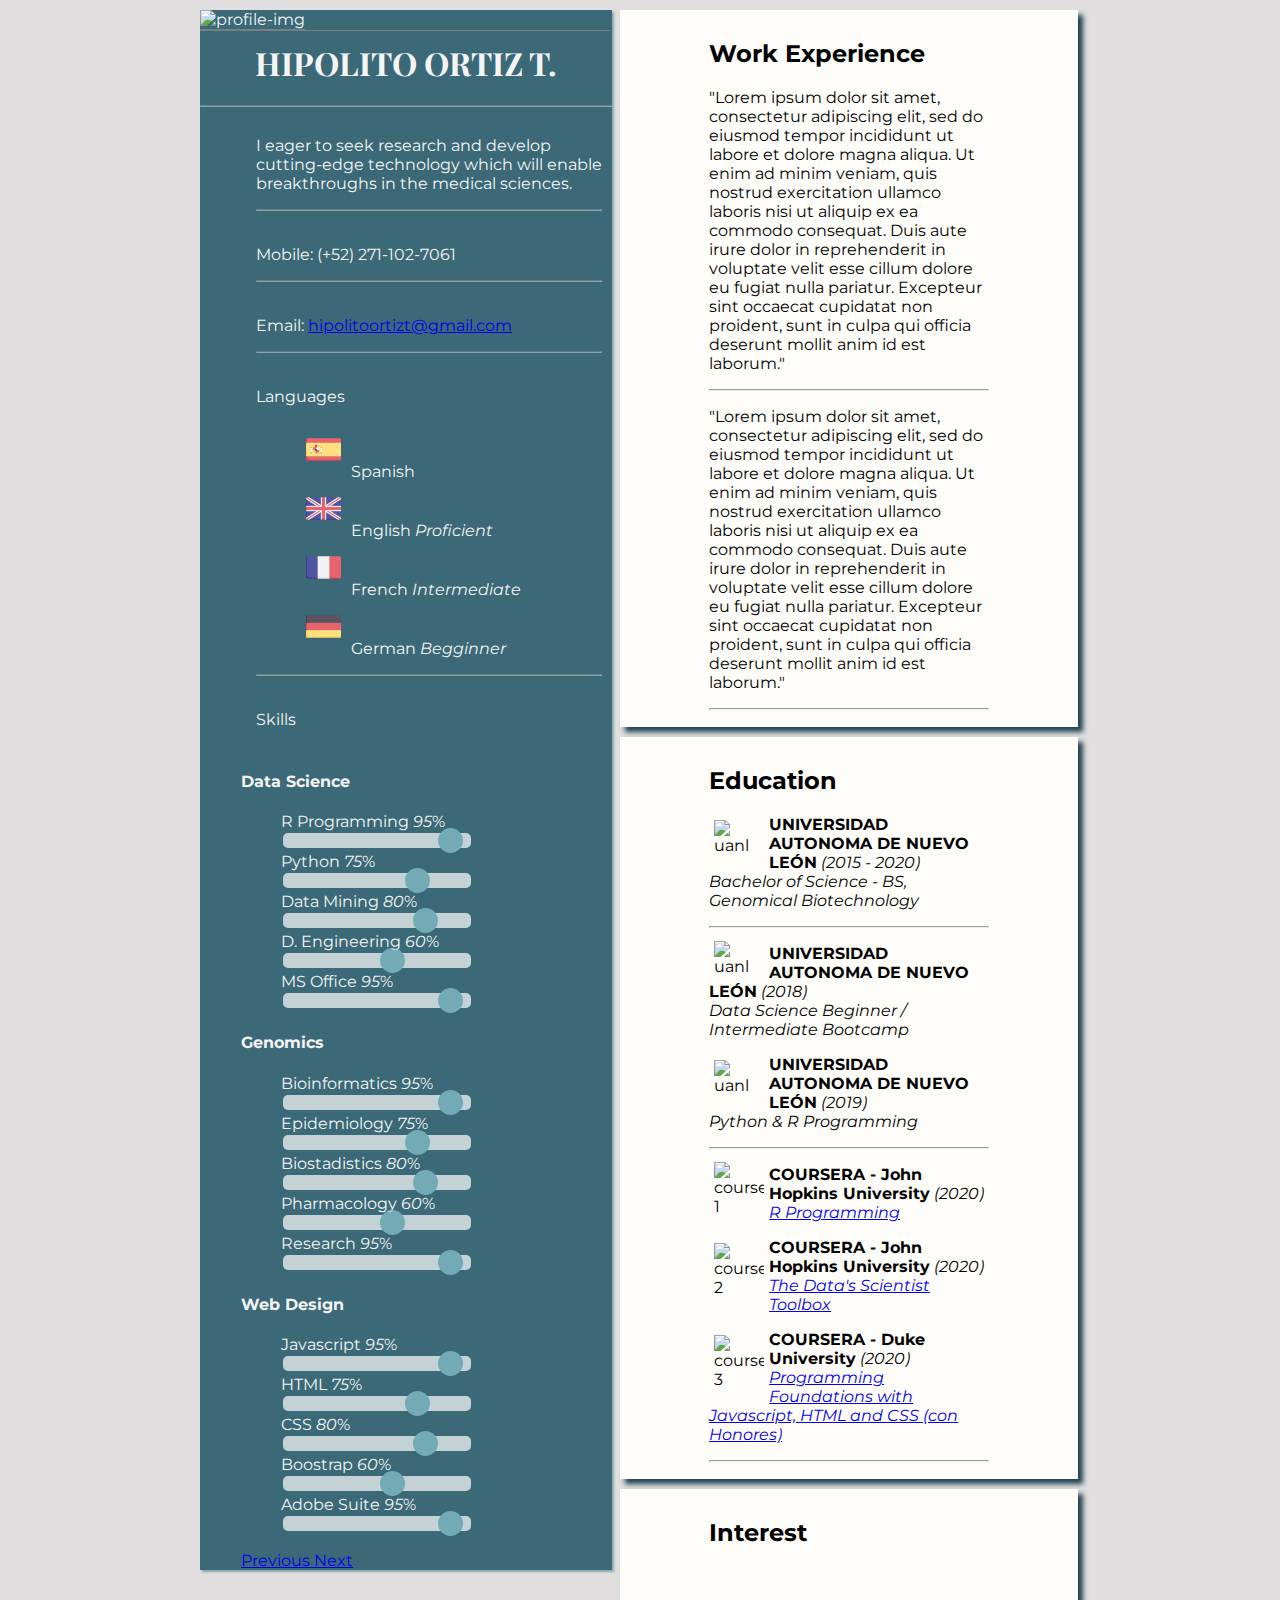
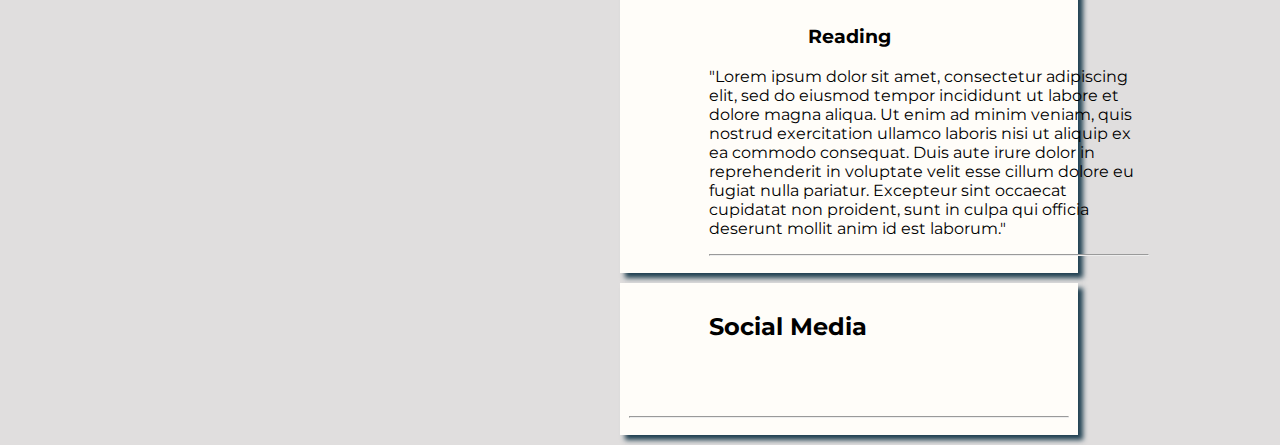
==== index.html @ aab91618 "Version 1.2.1 Update the index.html and styles.css files" ====
<!DOCTYPE html>
<html lang="en" dir="ltr">

<head>
  <meta charset="utf-8">
  <title>MyCV</title>
  <!-- Google Fonts -->
  <link href="https://fonts.googleapis.com/css2?family=Montserrat&family=Playfair+Display&display=swap" rel="stylesheet">
  <!-- Boostrap -->
  <link rel="stylesheet" href="https://stackpath.bootstrapcdn.com/bootstrap/4.5.0/css/bootstrap.min.css" integrity="sha384-9aIt2nRpC12Uk9gS9baDl411NQApFmC26EwAOH8WgZl5MYYxFfc+NcPb1dKGj7Sk" crossorigin="anonymous">
  <!-- Data Ballon -->
  <link rel="stylesheet" href="https://unpkg.com/balloon-css/balloon.min.css">
  <!-- Custom Style -->
  <link rel="stylesheet" href="css/styles.css">
</head>

<body>
  <div class="container-fluid">
    <section id="main">
      <div class="main-img">
        <img class="main-img" src="https://media-exp1.licdn.com/dms/image/C4E03AQH_dFNfH70Q-g/profile-displayphoto-shrink_400_400/0?e=1597881600&v=beta&t=6cVJmf1vzy2X4bgo2pMTrauOj6eWGvfemjigc7XJ5Ro" alt="profile-img">
      </div>
      <h1 class="main-name">HIPOLITO ORTIZ T.</h1>
      <hr class="main-hr">

      <div class="main-icons">
        <p><i class="fas fa-user"></i></p>
      </div>
      <div class="main-content">
        <p>I eager to seek research and develop <br> cutting-edge technology which will enable <br> breakthroughs in the medical sciences.</p>
        <hr class="main-hr">
      </div>
      <div class="main-icons">
        <p><i class="fas fa-phone"></i></p>
      </div>
      <div class="main-content">
        <p>Mobile: (+52) 271-102-7061</p>
        <hr class="main-hr">
      </div>
      <div class="main-icons">
        <p><i class="fas fa-envelope"></i></p>
      </div>
      <div class="main-content">
        <p>Email: <a href="#">hipolitoortizt@gmail.com</a></p>
        <hr class="main-hr">
      </div>
      <div class="main-icons">
        <p><i class="fas fa-language"></i></p>
      </div>
      <div class="main-content">
        <p>Languages</p>
        <ul>
          <li><img src="images/flag-spain.png" alt="flag-spain" class="main-flags">Spanish</li>
          <li><img src="images/flag-uk.png" alt="flag-uk" class="main-flags">English <em>Proficient</em> <button aria-label="Current Certification: TOEFL ITP 613" data-balloon-pos="up"><i class="fas fa-info-circle"></i></button></li>
          <li><img src="images/flag-france.png" alt="flag-france" class="main-flags">French <em>Intermediate</em> <button aria-label="Current Certification: DELF B1" data-balloon-pos="up"><i class="fas fa-info-circle"></i></button></li>
          <li><img src="images/flag-germany.png" alt="flag-germany" class="main-flags">German <em>Begginner</em></li>
        </ul>
        <hr class="main-hr">
      </div>
      <div class="main-icons">
        <p><i class="far fa-calendar-check"></i></p>
      </div>
      <div class="main-content">
        <p>Skills</p>
      </div>
      <div class="main-skills">
        <div id="carouselSkills" class="carousel slide" data-ride="carousel">
          <div class="carousel-inner">
            <div class="carousel-item active">
              <h4><i class="fas fa-database"></i> Data Science</h4>
              <ul style="">
                <li> R Programming <em id="rValue">Value</em>%<br>
                  <div class="slidecontainer"><input type="range" min="1" max="100" value="95" class="slider" id="myRangeR"></div>
                </li>
                <li> Python <em id="pValue">Value</em>%<br>
                  <div class="slidecontainer"><input type="range" min="1" max="100" value="75" class="slider" id="myRangeP"></div>
                </li>
                <li> Data Mining <em id="dmValue">Value</em>%<br>
                  <div class="slidecontainer"><input type="range" min="1" max="100" value="80" class="slider" id="myRangeDM"></div>
                </li>
                <li> D. Engineering <em id="deValue">Value</em>%<br>
                  <div class="slidecontainer"><input type="range" min="1" max="100" value="60" class="slider" id="myRangeDE"></div>
                </li>
                <li> MS Office <em id="msValue">Value</em>%<br>
                  <div class="slidecontainer"><input type="range" min="1" max="100" value="95" class="slider" id="myRangeMS"></div>
                </li>
              </ul>
            </div>
            <div class="carousel-item">
              <h4><i class="fas fa-dna"></i> Genomics</h4>
              <ul style="">
                <li> Bioinformatics <em id="biValue">Value</em>%<br>
                  <div class="slidecontainer"><input type="range" min="1" max="100" value="95" class="slider" id="myRangeBI"></div>
                </li>
                <li> Epidemiology <em id="eValue">Value</em>%<br>
                  <div class="slidecontainer"><input type="range" min="1" max="100" value="75" class="slider" id="myRangeE"></div>
                </li>
                <li> Biostadistics <em id="mbValue">Value</em>%<br>
                  <div class="slidecontainer"><input type="range" min="1" max="100" value="80" class="slider" id="myRangeMB"></div>
                </li>
                <li> Pharmacology <em id="pgValue">Value</em>%<br>
                  <div class="slidecontainer"><input type="range" min="1" max="100" value="60" class="slider" id="myRangePG"></div>
                </li>
                <li> Research <em id="reValue">Value</em>%<br>
                  <div class="slidecontainer"><input type="range" min="1" max="100" value="95" class="slider" id="myRangeRE"></div>
                </li>
              </ul>
            </div>
            <div class="carousel-item">
              <h4><i class="fas fa-code"></i> Web Design</h4>
              <ul style="">
                <li> Javascript <em id="jsValue">Value</em>%<br>
                  <div class="slidecontainer"><input type="range" min="1" max="100" value="95" class="slider" id="myRangeJS"></div>
                </li>
                <li> HTML <em id="htValue">Value</em>%<br>
                  <div class="slidecontainer"><input type="range" min="1" max="100" value="75" class="slider" id="myRangeHT"></div>
                </li>
                <li> CSS <em id="csValue">Value</em>%<br>
                  <div class="slidecontainer"><input type="range" min="1" max="100" value="80" class="slider" id="myRangeCS"></div>
                </li>
                <li> Boostrap <em id="btValue">Value</em>%<br>
                  <div class="slidecontainer"><input type="range" min="1" max="100" value="60" class="slider" id="myRangeBT"></div>
                </li>
                <li> Adobe Suite <em id="asValue">Value</em>%<br>
                  <div class="slidecontainer"><input type="range" min="1" max="100" value="95" class="slider" id="myRangeAS"></div>
                </li>
              </ul>
            </div>
          </div>
          <a class="carousel-control-prev" href="#carouselSkills" role="button" data-slide="prev">
            <span class="carousel-control-prev-icon" aria-hidden="true"></span>
            <span class="sr-only">Previous</span>
          </a>
          <a class="carousel-control-next" href="#carouselSkills" role="button" data-slide="next">
            <span class="carousel-control-next-icon" aria-hidden="true"></span>
            <span class="sr-only">Next</span>
          </a>
        </div>

      </div>

    </section>

    <section id="experience">
      <div class="row experience-container">
        <div class="col-2-lg experience-icon">
          <p><i class="fas fa-briefcase"></i></p>
        </div>
        <div class="col-10-lg experience-content">
          <h2>Work Experience</h2>
          <p>"Lorem ipsum dolor sit amet, consectetur adipiscing elit, sed do eiusmod tempor incididunt ut labore et dolore magna aliqua. Ut enim ad minim veniam, quis nostrud exercitation ullamco laboris nisi ut aliquip ex ea commodo consequat. Duis
            aute irure dolor in reprehenderit in voluptate velit esse cillum dolore eu fugiat nulla pariatur. Excepteur sint occaecat cupidatat non proident, sunt in culpa qui officia deserunt mollit anim id est laborum."</p>
          <hr>
          <p>"Lorem ipsum dolor sit amet, consectetur adipiscing elit, sed do eiusmod tempor incididunt ut labore et dolore magna aliqua. Ut enim ad minim veniam, quis nostrud exercitation ullamco laboris nisi ut aliquip ex ea commodo consequat. Duis
            aute irure dolor in reprehenderit in voluptate velit esse cillum dolore eu fugiat nulla pariatur. Excepteur sint occaecat cupidatat non proident, sunt in culpa qui officia deserunt mollit anim id est laborum."</p>
          <hr>
        </div>
      </div>
    </section>

    <section id="education">
      <div class="row education-container">
        <div class="col-2-lg education-icon">
          <p><i class="fas fa-university"></i></p>
        </div>
        <div class="col-10-lg education-content">
          <h2>Education</h2>
          <img class="education-logo" src="https://media-exp1.licdn.com/dms/image/C4E0BAQGsoABCC7L3iQ/company-logo_100_100/0?e=1600300800&v=beta&t=mJC6CgM_qiA6hRwwO5N9F9FQjSHX9LEyk9wcf83mjNU" alt="uanl">
          <p><b>UNIVERSIDAD AUTONOMA DE NUEVO LEÓN</b> <em>(2015 - 2020)</em> <br>
            <em>Bachelor of Science - BS, Genomical Biotechnology</em></p>
          <hr>
          <img class="education-logo" src="https://media-exp1.licdn.com/dms/image/C4E0BAQGsoABCC7L3iQ/company-logo_100_100/0?e=1600300800&v=beta&t=mJC6CgM_qiA6hRwwO5N9F9FQjSHX9LEyk9wcf83mjNU" alt="uanl">
          <p><b>UNIVERSIDAD AUTONOMA DE NUEVO LEÓN</b> <em>(2018)</em> <br>
            <em>Data Science Beginner / Intermediate Bootcamp</em></p>
          <img class="education-logo" src="https://media-exp1.licdn.com/dms/image/C4E0BAQGsoABCC7L3iQ/company-logo_100_100/0?e=1600300800&v=beta&t=mJC6CgM_qiA6hRwwO5N9F9FQjSHX9LEyk9wcf83mjNU" alt="uanl">
          <p><b>UNIVERSIDAD AUTONOMA DE NUEVO LEÓN</b> <em>(2019)</em> <br>
            <em>Python & R Programming</em></p>
          <hr>
          <img class="education-logo" src="https://media-exp1.licdn.com/dms/image/C4E0BAQGt72dvhq4yRA/company-logo_100_100/0?e=1600300800&v=beta&t=8BG3nGf2wtVC4lWWTpx9_JhdB1pH3rwOviySNdr6vsY" alt="coursera-1">
          <p><b>COURSERA - John Hopkins University</b> <em>(2020)</em><br>
            <a href="https://www.coursera.org/account/accomplishments/certificate/KQ446523HQ6K"><em>R Programming</em></a></p>
          <img class="education-logo" src="https://media-exp1.licdn.com/dms/image/C4E0BAQGt72dvhq4yRA/company-logo_100_100/0?e=1600300800&v=beta&t=8BG3nGf2wtVC4lWWTpx9_JhdB1pH3rwOviySNdr6vsY" alt="coursera-2">
          <p><b>COURSERA - John Hopkins University</b> <em>(2020)</em><br>
            <a href="https://www.coursera.org/account/accomplishments/certificate/2RBN2BWFAFJ4"><em>The Data's Scientist Toolbox</em></a></p>
          <img class="education-logo" src="https://media-exp1.licdn.com/dms/image/C4E0BAQGt72dvhq4yRA/company-logo_100_100/0?e=1600300800&v=beta&t=8BG3nGf2wtVC4lWWTpx9_JhdB1pH3rwOviySNdr6vsY" alt="coursera-3">
          <p><b>COURSERA - Duke University</b> <em>(2020)</em><br>
            <a href="https://www.coursera.org/account/accomplishments/certificate/GYV7DVNRRPN5"><em>Programming Foundations with Javascript, HTML and CSS (con Honores)</em></a></p>
          <hr>
        </div>
      </div>
    </section>

    <section id="interest">
      <div class="row interest-container">
        <div class="col-2-lg interest-icon">
          <p><i class="fas fa-coffee"></i></p>
        </div>
        <div class="col-10-lg interest-content">
          <h2>Interest</h2>
        </div>
        <div class="interest-special">
          <p>
            <i class="fas fa-book interest-activity" onmouseenter="changeActivityReading()"></i>
            <i class="fas fa-plane-departure interest-activity" onmouseenter="changeActivityTraveling()"></i>
            <i class="fas fa-video interest-activity" onmouseenter="changeActivityVideo()"></i>
            <i class="fas fa-swimming-pool interest-activity" onmouseenter="changeActivitySwimming()"></i>
            <i class="fas fa-blog interest-activity" onmouseenter="changeActivityBlog()"></i>
          </p>
          <h3>Reading</h3>
        </div>
        <div class="interest-content">
          <p>"Lorem ipsum dolor sit amet, consectetur adipiscing elit, sed do eiusmod tempor incididunt ut labore et dolore magna aliqua. Ut enim ad minim veniam, quis nostrud exercitation ullamco laboris nisi ut aliquip ex ea commodo consequat. Duis
            aute irure dolor in reprehenderit in voluptate velit esse cillum dolore eu fugiat nulla pariatur. Excepteur sint occaecat cupidatat non proident, sunt in culpa qui officia deserunt mollit anim id est laborum."</p>
          <hr>
        </div>
      </div>
    </section>

    <section id="socials">
      <div class="row social-container">
        <div class="col-2-lg social-icon">
          <p><i class="fas fa-hashtag"></i></p>
        </div>
        <div class="col-10-lg social-content">
          <h2>Social Media</h2>
        </div>
        <div class="social-special">
          <p>
            <a href="https://www.linkedin.com/in/hip%C3%B3lito-ortiz-tiscare%C3%B1o-7a9301152/"><i class="fab fa-linkedin-in social-activity"></i></a>
            <a href="https://github.com/HTiscar"><i class="fab fa-github social-activity"></i></a>
            <a href="https://codepen.io/HipolitoOrtiz"><i class="fab fa-codepen social-activity"></i></a>
            <a href="#"><i class="fab fa-instagram social-activity"></i></a>
            <a href="https://www.goodreads.com/user/show/63145613-hip-lito-ortiz"><i class="fab fa-goodreads social-activity"></i></a>
          </p>
        </div>
        <hr>
      </div>
    </section>

  </div>

  <!-- Boostrap Scripts -->
  <script src="https://code.jquery.com/jquery-3.5.1.slim.min.js" integrity="sha384-DfXdz2htPH0lsSSs5nCTpuj/zy4C+OGpamoFVy38MVBnE+IbbVYUew+OrCXaRkfj" crossorigin="anonymous"></script>
  <script src="https://cdn.jsdelivr.net/npm/popper.js@1.16.0/dist/umd/popper.min.js" integrity="sha384-Q6E9RHvbIyZFJoft+2mJbHaEWldlvI9IOYy5n3zV9zzTtmI3UksdQRVvoxMfooAo" crossorigin="anonymous"></script>
  <script src="https://stackpath.bootstrapcdn.com/bootstrap/4.5.0/js/bootstrap.min.js" integrity="sha384-OgVRvuATP1z7JjHLkuOU7Xw704+h835Lr+6QL9UvYjZE3Ipu6Tp75j7Bh/kR0JKI" crossorigin="anonymous"></script>
  <!-- FontAwesome -->
  <script src="https://kit.fontawesome.com/4c56465ddc.js" crossorigin="anonymous"></script>
  <!-- Custom Functions -->
  <script type="text/javascript" src="js/functions.js">

  </script>
</body>

</html>
---- css/styles.css ----
body{
  margin: 0 200px;
  background-color: #e0dede;
  font-family: "Montserrat";
}

button{
  background-color: #3b6978;
  border: 0;
  margin-left: 0;
}

ul{
  list-style-type: none;
}

#main{
  background-color: #3b6978;
  color: #f4f4f4;
  float: left;
  box-shadow: 2px 2px 2px #84a9ac;
  margin-bottom: 20px;
}

.main-img{
  width: 410px;
  border-bottom: 1px solid #758184;
}

.main-hr{
  background-color: #e7dfd5;
  opacity: 0.45;
}

.main-name{
  margin-top: 10px;
  text-align: center;
  font-family: "Playfair Display", serif;
}

.main-content{
  padding: 5px 10px 5px 3.5rem;
}

.main-icons{
  padding: 0 12px;
  font-size: 1.5rem;
  position: absolute;
  color: #fffdf9;
}

.main-flags{
  width: 35px;
  margin: 10px;
  background-color: #3b6978;
}

.fa-info-circle{
  color: #fffdf9;
}

.slidecontainer {
  width: 65%; /* Width of the outside container */
}

.slider {
  -webkit-appearance: none;
  width: 100%;
  height: 15px;
  border-radius: 5px;
  background: #fff;
  outline: none;
  opacity: 0.7;
  -webkit-transition: .2s;
  transition: opacity .2s;
}

.slider::-webkit-slider-thumb {
  -webkit-appearance: none;
  appearance: none;
  width: 25px;
  height: 25px;
  border-radius: 50%;
  background: #8ac6d1;
  cursor: pointer;
}

.main-skills{
  width: 80%;
  margin: auto;
}

.carousel-control-next, .carousel-control-prev {
  justify-content: left;
}

/* Experience Section */

#experience{
  background-color: #fffdf9;
  margin: 10px 2px 10px 420px;
  box-shadow: 5px 5px 5px #204051;
}

.experience-container{
  padding: 2%;
}

.experience-icon{
  position: absolute;
  padding-left: 1rem;
}

.experience-content{
  padding: 0 5rem;
}

.fa-briefcase{
  font-size: 2.5rem;
  color: #beebe9;
}

/* Education Section */

#education{
  background-color: #fffdf9;
  margin: 10px 2px 10px 420px;
  box-shadow: 5px 5px 5px #204051;
}

.education-container{
  padding: 2%;
}

.education-icon{
  position: absolute;
  padding-left: 1rem;
}

.education-logo{
  width: 50px;
  float: left;
  padding: 5px;
}

.education-content{
  padding: 0 5rem;
}

.fa-university{
  font-size: 2.5rem;
  color: #beebe9;
}

/* Interest Section */

#interest{
  background-color: #fffdf9;
  margin: 10px 2px 10px 420px;
  box-shadow: 5px 5px 5px #204051;
}

.interest-container{
  padding: 2%;
}

.interest-icon{
  position: absolute;
  padding-left: 1rem;
}

.interest-content{
  padding: 0 5rem;
  width: 100%;
  text-align: left;
}

.interest-special{
  width: 100%;
  text-align: center;
}

.interest-activity{
  padding: 30px;
  font-size: 2rem;
    color: #3b6978;
}

.interest-activity:hover{
  color: #beebe9;
}

.fa-coffee{
  font-size: 2.5rem;
  color: #beebe9;
}

/* Social Media */

#socials{
  background-color: #fffdf9;
  margin: 10px 2px 10px 420px;
  box-shadow: 5px 5px 5px #204051;
}

.social-container{
  padding: 2%;
}

.social-icon{
  position: absolute;
  padding-left: 1rem;
}

.social-content{
  padding: 0 5rem;
  width: 100%;
}

.social-special{
  width: 100%;
  text-align: center;
}

.social-activity{
  padding: 30px;
  font-size: 2rem;
}

.fa-hashtag{
  font-size: 2.5rem;
  color: #beebe9;
}
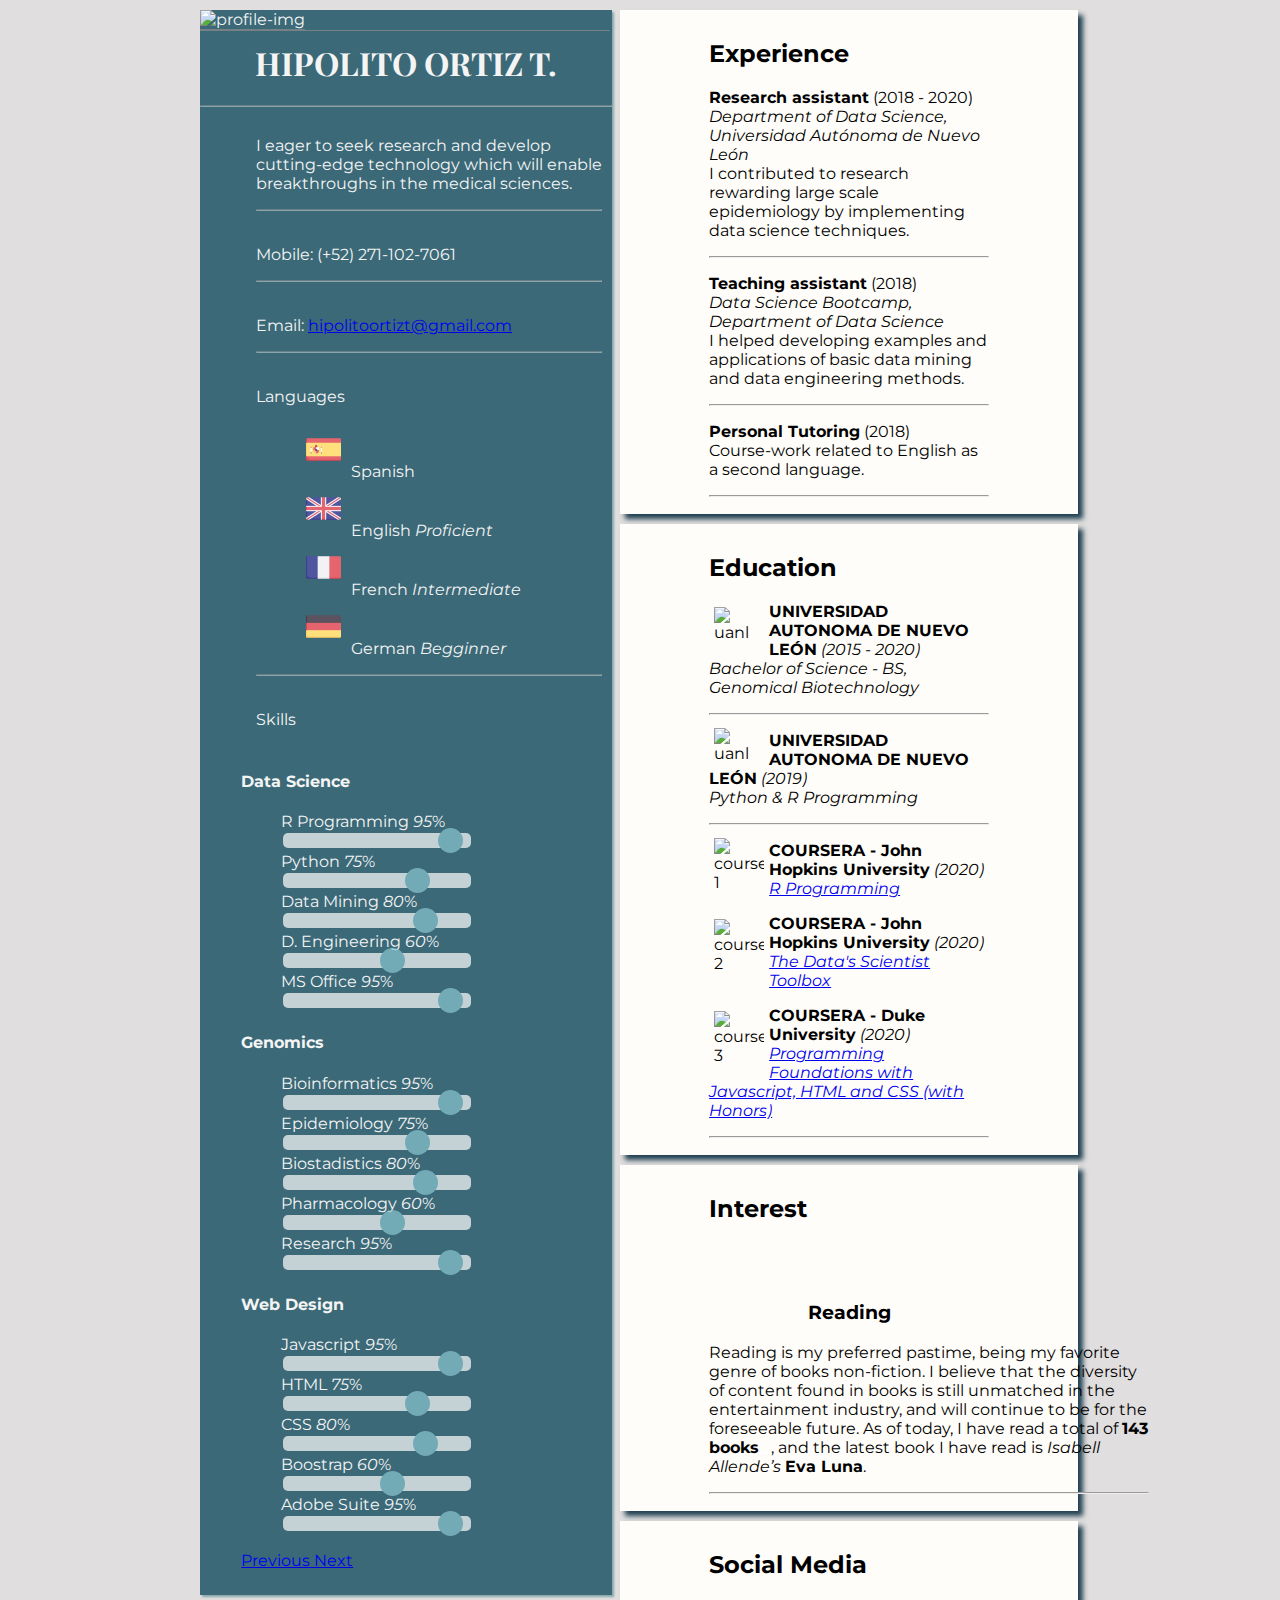
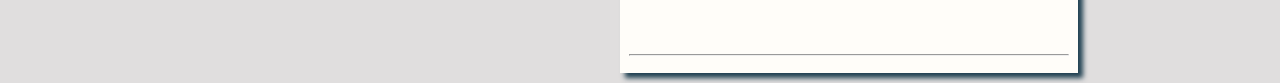
==== commit f4e82fd8: "Version 1.3 Update HTML, CSS and Javascript files" ====
--- a/index.html
+++ b/index.html
@@ -3,7 +3,7 @@
 
 <head>
   <meta charset="utf-8">
-  <title>MyCV</title>
+  <title>Hipolito Ortiz's CV</title>
   <!-- Google Fonts -->
   <link href="https://fonts.googleapis.com/css2?family=Montserrat&family=Playfair+Display&display=swap" rel="stylesheet">
   <!-- Boostrap -->
@@ -41,7 +41,7 @@
         <p><i class="fas fa-envelope"></i></p>
       </div>
       <div class="main-content">
-        <p>Email: <a href="#">hipolitoortizt@gmail.com</a></p>
+        <p>Email: <a class="main-email" href="#">hipolitoortizt@gmail.com</a></p>
         <hr class="main-hr">
       </div>
       <div class="main-icons">
@@ -141,27 +141,36 @@
 
     </section>
 
+<!-- Experience Section -->
     <section id="experience">
       <div class="row experience-container">
         <div class="col-2-lg experience-icon">
-          <p><i class="fas fa-briefcase"></i></p>
+          <p><i class="fas fa-briefcase content-icons"></i></p>
         </div>
         <div class="col-10-lg experience-content">
-          <h2>Work Experience</h2>
-          <p>"Lorem ipsum dolor sit amet, consectetur adipiscing elit, sed do eiusmod tempor incididunt ut labore et dolore magna aliqua. Ut enim ad minim veniam, quis nostrud exercitation ullamco laboris nisi ut aliquip ex ea commodo consequat. Duis
-            aute irure dolor in reprehenderit in voluptate velit esse cillum dolore eu fugiat nulla pariatur. Excepteur sint occaecat cupidatat non proident, sunt in culpa qui officia deserunt mollit anim id est laborum."</p>
-          <hr>
-          <p>"Lorem ipsum dolor sit amet, consectetur adipiscing elit, sed do eiusmod tempor incididunt ut labore et dolore magna aliqua. Ut enim ad minim veniam, quis nostrud exercitation ullamco laboris nisi ut aliquip ex ea commodo consequat. Duis
-            aute irure dolor in reprehenderit in voluptate velit esse cillum dolore eu fugiat nulla pariatur. Excepteur sint occaecat cupidatat non proident, sunt in culpa qui officia deserunt mollit anim id est laborum."</p>
-          <hr>
-        </div>
-      </div>
-    </section>
-
+          <h2>Experience</h2>
+          <p><b>Research assistant</b> (2018 - 2020) <br>
+             <em>Department of Data Science, Universidad Autónoma de Nuevo León</em> <br>
+             I contributed to research rewarding large scale epidemiology by implementing data science techniques.
+          </p>
+          <hr>
+          <p><b>Teaching assistant</b> (2018) <br>
+             <em>Data Science Bootcamp, Department of Data Science</em> <br>
+            I helped developing examples and applications of basic data mining and data engineering methods.
+          </p>
+          <hr>
+          <p><b>Personal Tutoring</b> (2018) <br>
+             Course-work related to English as a second language. <br></p>
+          <hr>
+        </div>
+      </div>
+    </section>
+
+<!-- Education Section -->
     <section id="education">
       <div class="row education-container">
         <div class="col-2-lg education-icon">
-          <p><i class="fas fa-university"></i></p>
+          <p><i class="fas fa-university content-icons"></i></p>
         </div>
         <div class="col-10-lg education-content">
           <h2>Education</h2>
@@ -169,9 +178,6 @@
           <p><b>UNIVERSIDAD AUTONOMA DE NUEVO LEÓN</b> <em>(2015 - 2020)</em> <br>
             <em>Bachelor of Science - BS, Genomical Biotechnology</em></p>
           <hr>
-          <img class="education-logo" src="https://media-exp1.licdn.com/dms/image/C4E0BAQGsoABCC7L3iQ/company-logo_100_100/0?e=1600300800&v=beta&t=mJC6CgM_qiA6hRwwO5N9F9FQjSHX9LEyk9wcf83mjNU" alt="uanl">
-          <p><b>UNIVERSIDAD AUTONOMA DE NUEVO LEÓN</b> <em>(2018)</em> <br>
-            <em>Data Science Beginner / Intermediate Bootcamp</em></p>
           <img class="education-logo" src="https://media-exp1.licdn.com/dms/image/C4E0BAQGsoABCC7L3iQ/company-logo_100_100/0?e=1600300800&v=beta&t=mJC6CgM_qiA6hRwwO5N9F9FQjSHX9LEyk9wcf83mjNU" alt="uanl">
           <p><b>UNIVERSIDAD AUTONOMA DE NUEVO LEÓN</b> <em>(2019)</em> <br>
             <em>Python & R Programming</em></p>
@@ -184,16 +190,17 @@
             <a href="https://www.coursera.org/account/accomplishments/certificate/2RBN2BWFAFJ4"><em>The Data's Scientist Toolbox</em></a></p>
           <img class="education-logo" src="https://media-exp1.licdn.com/dms/image/C4E0BAQGt72dvhq4yRA/company-logo_100_100/0?e=1600300800&v=beta&t=8BG3nGf2wtVC4lWWTpx9_JhdB1pH3rwOviySNdr6vsY" alt="coursera-3">
           <p><b>COURSERA - Duke University</b> <em>(2020)</em><br>
-            <a href="https://www.coursera.org/account/accomplishments/certificate/GYV7DVNRRPN5"><em>Programming Foundations with Javascript, HTML and CSS (con Honores)</em></a></p>
-          <hr>
-        </div>
-      </div>
-    </section>
-
+            <a href="https://www.coursera.org/account/accomplishments/certificate/GYV7DVNRRPN5"><em>Programming Foundations with Javascript, HTML and CSS (with Honors)</em></a></p>
+          <hr>
+        </div>
+      </div>
+    </section>
+
+<!-- Interest Section -->
     <section id="interest">
       <div class="row interest-container">
         <div class="col-2-lg interest-icon">
-          <p><i class="fas fa-coffee"></i></p>
+          <p><i class="fas fa-coffee content-icons"></i></p>
         </div>
         <div class="col-10-lg interest-content">
           <h2>Interest</h2>
@@ -209,17 +216,18 @@
           <h3>Reading</h3>
         </div>
         <div class="interest-content">
-          <p>"Lorem ipsum dolor sit amet, consectetur adipiscing elit, sed do eiusmod tempor incididunt ut labore et dolore magna aliqua. Ut enim ad minim veniam, quis nostrud exercitation ullamco laboris nisi ut aliquip ex ea commodo consequat. Duis
-            aute irure dolor in reprehenderit in voluptate velit esse cillum dolore eu fugiat nulla pariatur. Excepteur sint occaecat cupidatat non proident, sunt in culpa qui officia deserunt mollit anim id est laborum."</p>
-          <hr>
-        </div>
-      </div>
-    </section>
-
+          <p>Reading is my preferred pastime, being my favorite genre of books non-fiction. I believe that the diversity of content found in books is still unmatched in the entertainment industry, and will continue to be for the foreseeable future.
+            As of today, I have read a total of <b>143 books</b><button aria-label="GoodReads Data" data-balloon-pos="up" style="background-color: #fff;"><i class="fas fa-info-circle" style="color:#000;"></i></button>, and the latest book I have read is <em>Isabell Allende’s</em> <b>Eva Luna</b>.</p>
+          <hr>
+        </div>
+      </div>
+    </section>
+
+<!-- Socials Section -->
     <section id="socials">
       <div class="row social-container">
         <div class="col-2-lg social-icon">
-          <p><i class="fas fa-hashtag"></i></p>
+          <p><i class="fas fa-hashtag content-icons"></i></p>
         </div>
         <div class="col-10-lg social-content">
           <h2>Social Media</h2>
--- a/css/styles.css
+++ b/css/styles.css
@@ -13,6 +13,19 @@
 ul{
   list-style-type: none;
 }
+
+/* Content Icons */
+.content-icons{
+  font-size: 2.5rem;
+  color: #3b6978;
+}
+
+/* Email */
+.main-email:hover{
+  color: #beebe9;
+}
+
+/* Main Sidebar Section */
 
 #main{
   background-color: #3b6978;
@@ -88,6 +101,7 @@
 .main-skills{
   width: 80%;
   margin: auto;
+  padding-bottom: 25px;
 }
 
 .carousel-control-next, .carousel-control-prev {
@@ -113,11 +127,6 @@
 
 .experience-content{
   padding: 0 5rem;
-}
-
-.fa-briefcase{
-  font-size: 2.5rem;
-  color: #beebe9;
 }
 
 /* Education Section */
@@ -147,11 +156,6 @@
   padding: 0 5rem;
 }
 
-.fa-university{
-  font-size: 2.5rem;
-  color: #beebe9;
-}
-
 /* Interest Section */
 
 #interest{
@@ -190,11 +194,6 @@
   color: #beebe9;
 }
 
-.fa-coffee{
-  font-size: 2.5rem;
-  color: #beebe9;
-}
-
 /* Social Media */
 
 #socials{
@@ -223,11 +222,6 @@
 }
 
 .social-activity{
-  padding: 30px;
+  padding: 30px 30px 0;
   font-size: 2rem;
 }
-
-.fa-hashtag{
-  font-size: 2.5rem;
-  color: #beebe9;
-}
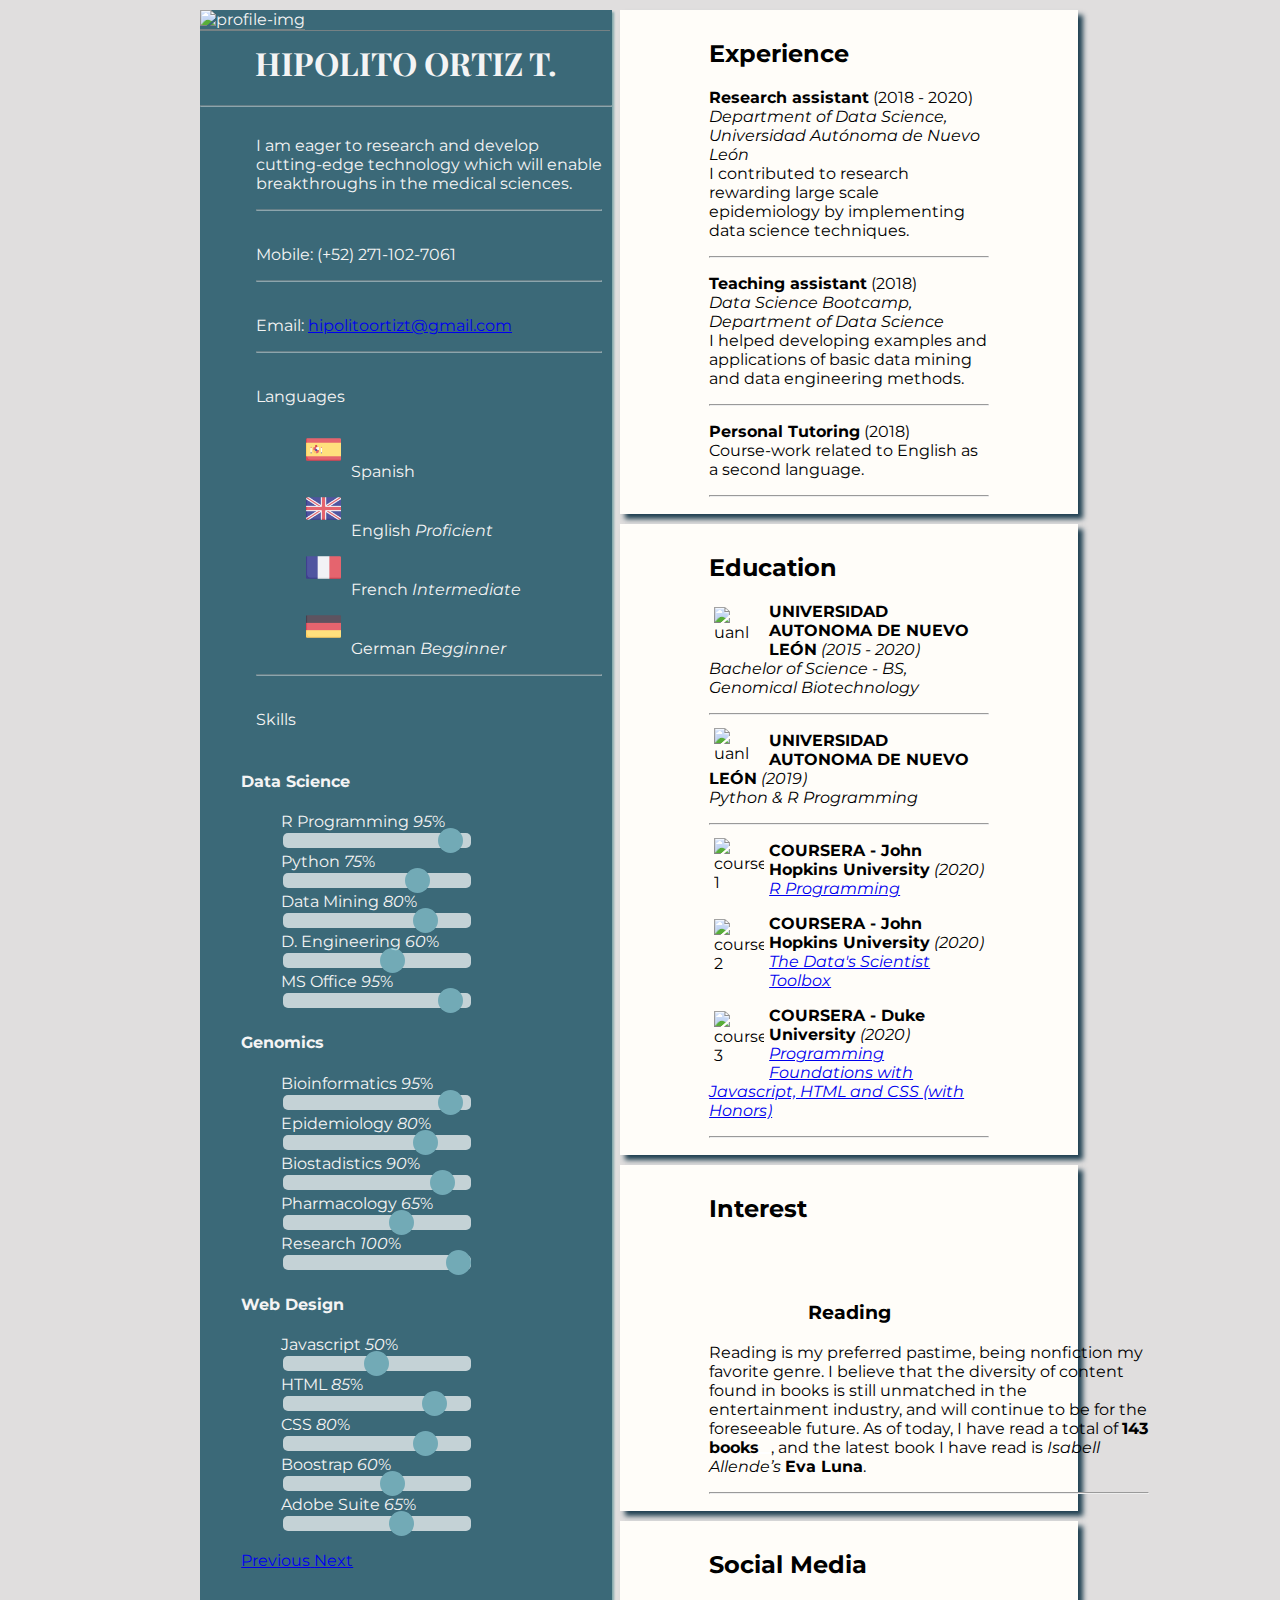
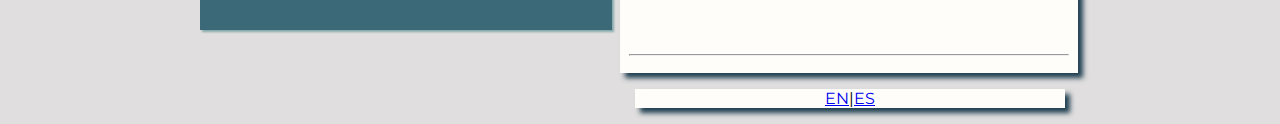
==== commit 5b85cfb3: "Version 1.4 Completed updates in spanish and english html documents and changes to accomodate the te" ====
--- a/index.html
+++ b/index.html
@@ -27,7 +27,7 @@
         <p><i class="fas fa-user"></i></p>
       </div>
       <div class="main-content">
-        <p>I eager to seek research and develop <br> cutting-edge technology which will enable <br> breakthroughs in the medical sciences.</p>
+        <p>I am eager to research and develop <br> cutting-edge technology which will enable <br> breakthroughs in the medical sciences.</p>
         <hr class="main-hr">
       </div>
       <div class="main-icons">
@@ -93,16 +93,16 @@
                   <div class="slidecontainer"><input type="range" min="1" max="100" value="95" class="slider" id="myRangeBI"></div>
                 </li>
                 <li> Epidemiology <em id="eValue">Value</em>%<br>
-                  <div class="slidecontainer"><input type="range" min="1" max="100" value="75" class="slider" id="myRangeE"></div>
+                  <div class="slidecontainer"><input type="range" min="1" max="100" value="80" class="slider" id="myRangeE"></div>
                 </li>
                 <li> Biostadistics <em id="mbValue">Value</em>%<br>
-                  <div class="slidecontainer"><input type="range" min="1" max="100" value="80" class="slider" id="myRangeMB"></div>
+                  <div class="slidecontainer"><input type="range" min="1" max="100" value="90" class="slider" id="myRangeMB"></div>
                 </li>
                 <li> Pharmacology <em id="pgValue">Value</em>%<br>
-                  <div class="slidecontainer"><input type="range" min="1" max="100" value="60" class="slider" id="myRangePG"></div>
+                  <div class="slidecontainer"><input type="range" min="1" max="100" value="65" class="slider" id="myRangePG"></div>
                 </li>
                 <li> Research <em id="reValue">Value</em>%<br>
-                  <div class="slidecontainer"><input type="range" min="1" max="100" value="95" class="slider" id="myRangeRE"></div>
+                  <div class="slidecontainer"><input type="range" min="1" max="100" value="100" class="slider" id="myRangeRE"></div>
                 </li>
               </ul>
             </div>
@@ -110,10 +110,10 @@
               <h4><i class="fas fa-code"></i> Web Design</h4>
               <ul style="">
                 <li> Javascript <em id="jsValue">Value</em>%<br>
-                  <div class="slidecontainer"><input type="range" min="1" max="100" value="95" class="slider" id="myRangeJS"></div>
+                  <div class="slidecontainer"><input type="range" min="1" max="100" value="50" class="slider" id="myRangeJS"></div>
                 </li>
                 <li> HTML <em id="htValue">Value</em>%<br>
-                  <div class="slidecontainer"><input type="range" min="1" max="100" value="75" class="slider" id="myRangeHT"></div>
+                  <div class="slidecontainer"><input type="range" min="1" max="100" value="85" class="slider" id="myRangeHT"></div>
                 </li>
                 <li> CSS <em id="csValue">Value</em>%<br>
                   <div class="slidecontainer"><input type="range" min="1" max="100" value="80" class="slider" id="myRangeCS"></div>
@@ -122,7 +122,7 @@
                   <div class="slidecontainer"><input type="range" min="1" max="100" value="60" class="slider" id="myRangeBT"></div>
                 </li>
                 <li> Adobe Suite <em id="asValue">Value</em>%<br>
-                  <div class="slidecontainer"><input type="range" min="1" max="100" value="95" class="slider" id="myRangeAS"></div>
+                  <div class="slidecontainer"><input type="range" min="1" max="100" value="65" class="slider" id="myRangeAS"></div>
                 </li>
               </ul>
             </div>
@@ -216,7 +216,7 @@
           <h3>Reading</h3>
         </div>
         <div class="interest-content">
-          <p>Reading is my preferred pastime, being my favorite genre of books non-fiction. I believe that the diversity of content found in books is still unmatched in the entertainment industry, and will continue to be for the foreseeable future.
+          <p>Reading is my preferred pastime, being nonfiction my favorite genre. I believe that the diversity of content found in books is still unmatched in the entertainment industry, and will continue to be for the foreseeable future.
             As of today, I have read a total of <b>143 books</b><button aria-label="GoodReads Data" data-balloon-pos="up" style="background-color: #fff;"><i class="fas fa-info-circle" style="color:#000;"></i></button>, and the latest book I have read is <em>Isabell Allende’s</em> <b>Eva Luna</b>.</p>
           <hr>
         </div>
@@ -245,6 +245,11 @@
       </div>
     </section>
 
+  </div>
+
+  <!-- English and Spanish Version -->
+  <div class="links-pages">
+    <p><a href="index.html">EN</a>|<a href="es.html">ES</a></p>
   </div>
 
   <!-- Boostrap Scripts -->
--- a/css/styles.css
+++ b/css/styles.css
@@ -101,7 +101,7 @@
 .main-skills{
   width: 80%;
   margin: auto;
-  padding-bottom: 25px;
+  padding-bottom: 60px;
 }
 
 .carousel-control-next, .carousel-control-prev {
@@ -225,3 +225,11 @@
   padding: 30px 30px 0;
   font-size: 2rem;
 }
+
+/* Links to pages */
+.links-pages{
+  background-color: #fffdf9;
+  text-align: center;
+  margin: 10px 15px 10px 435px;
+  box-shadow: 5px 5px 5px #204051;
+}
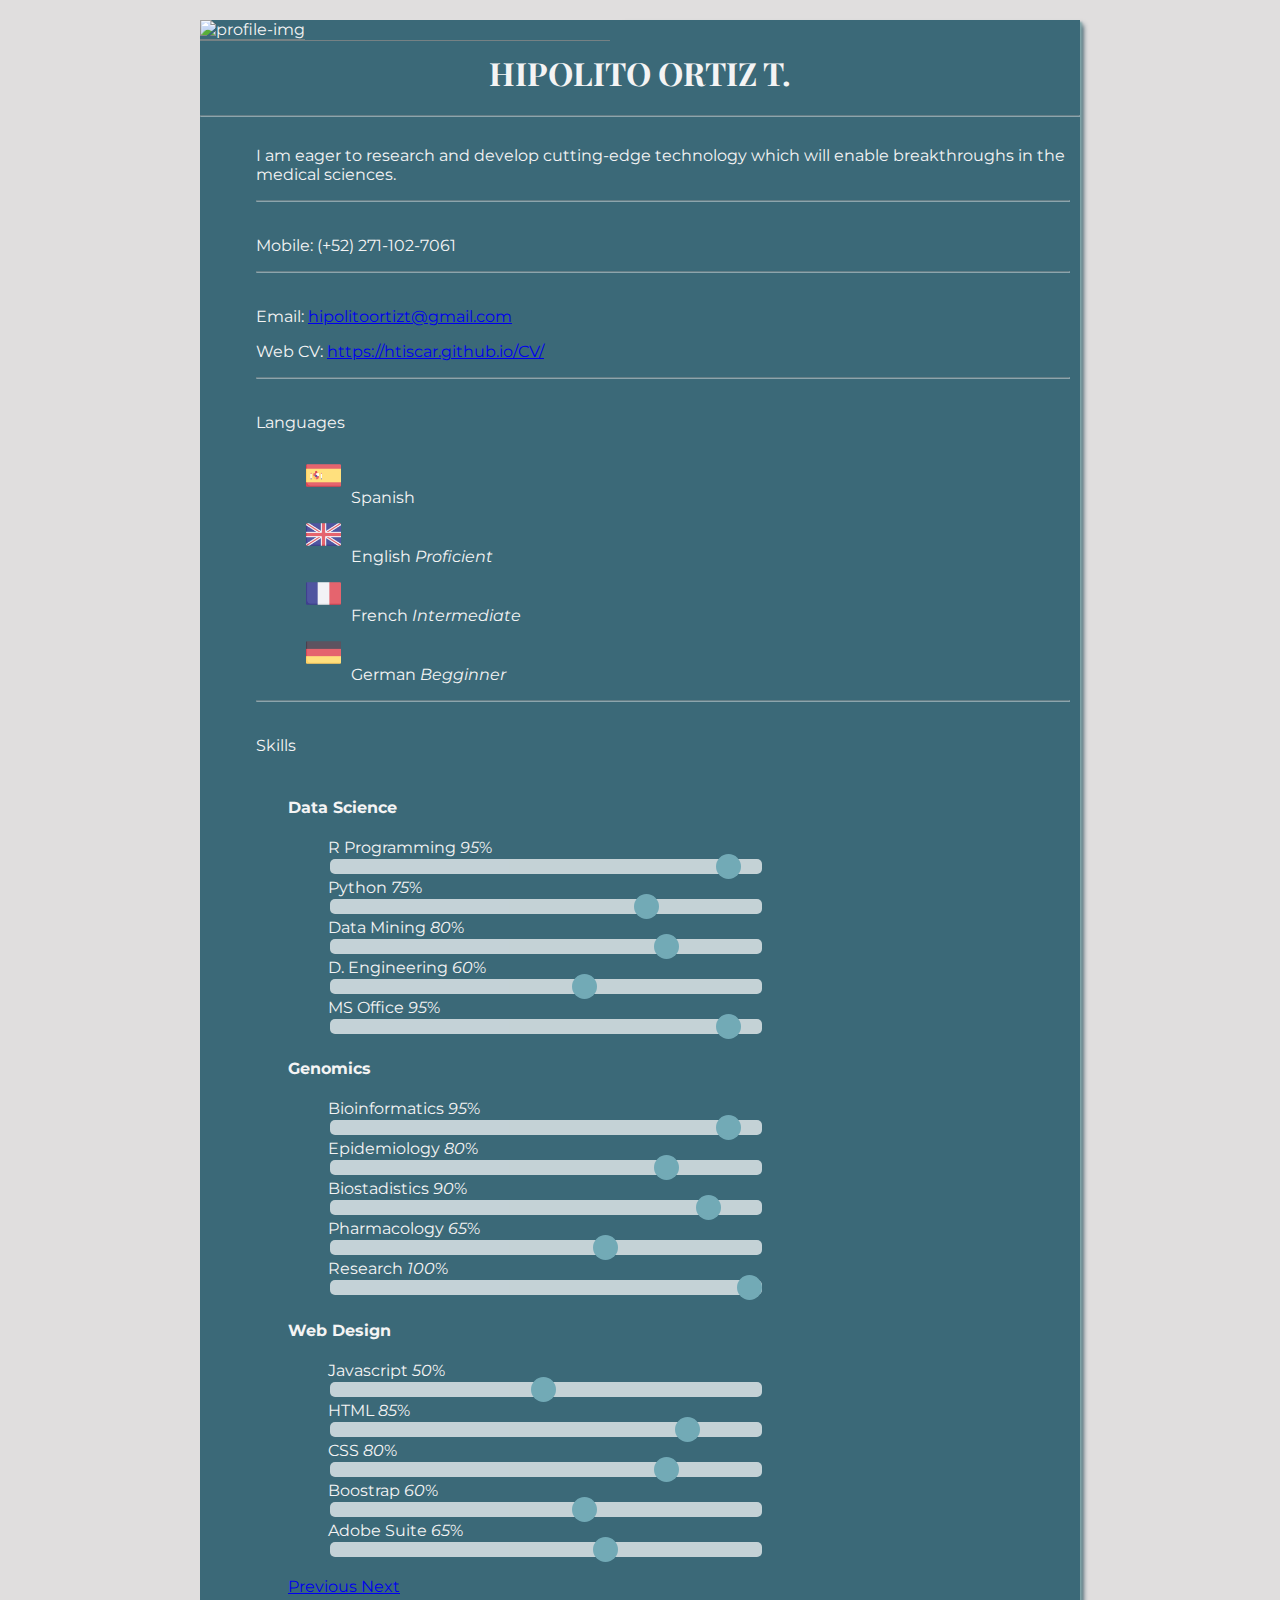
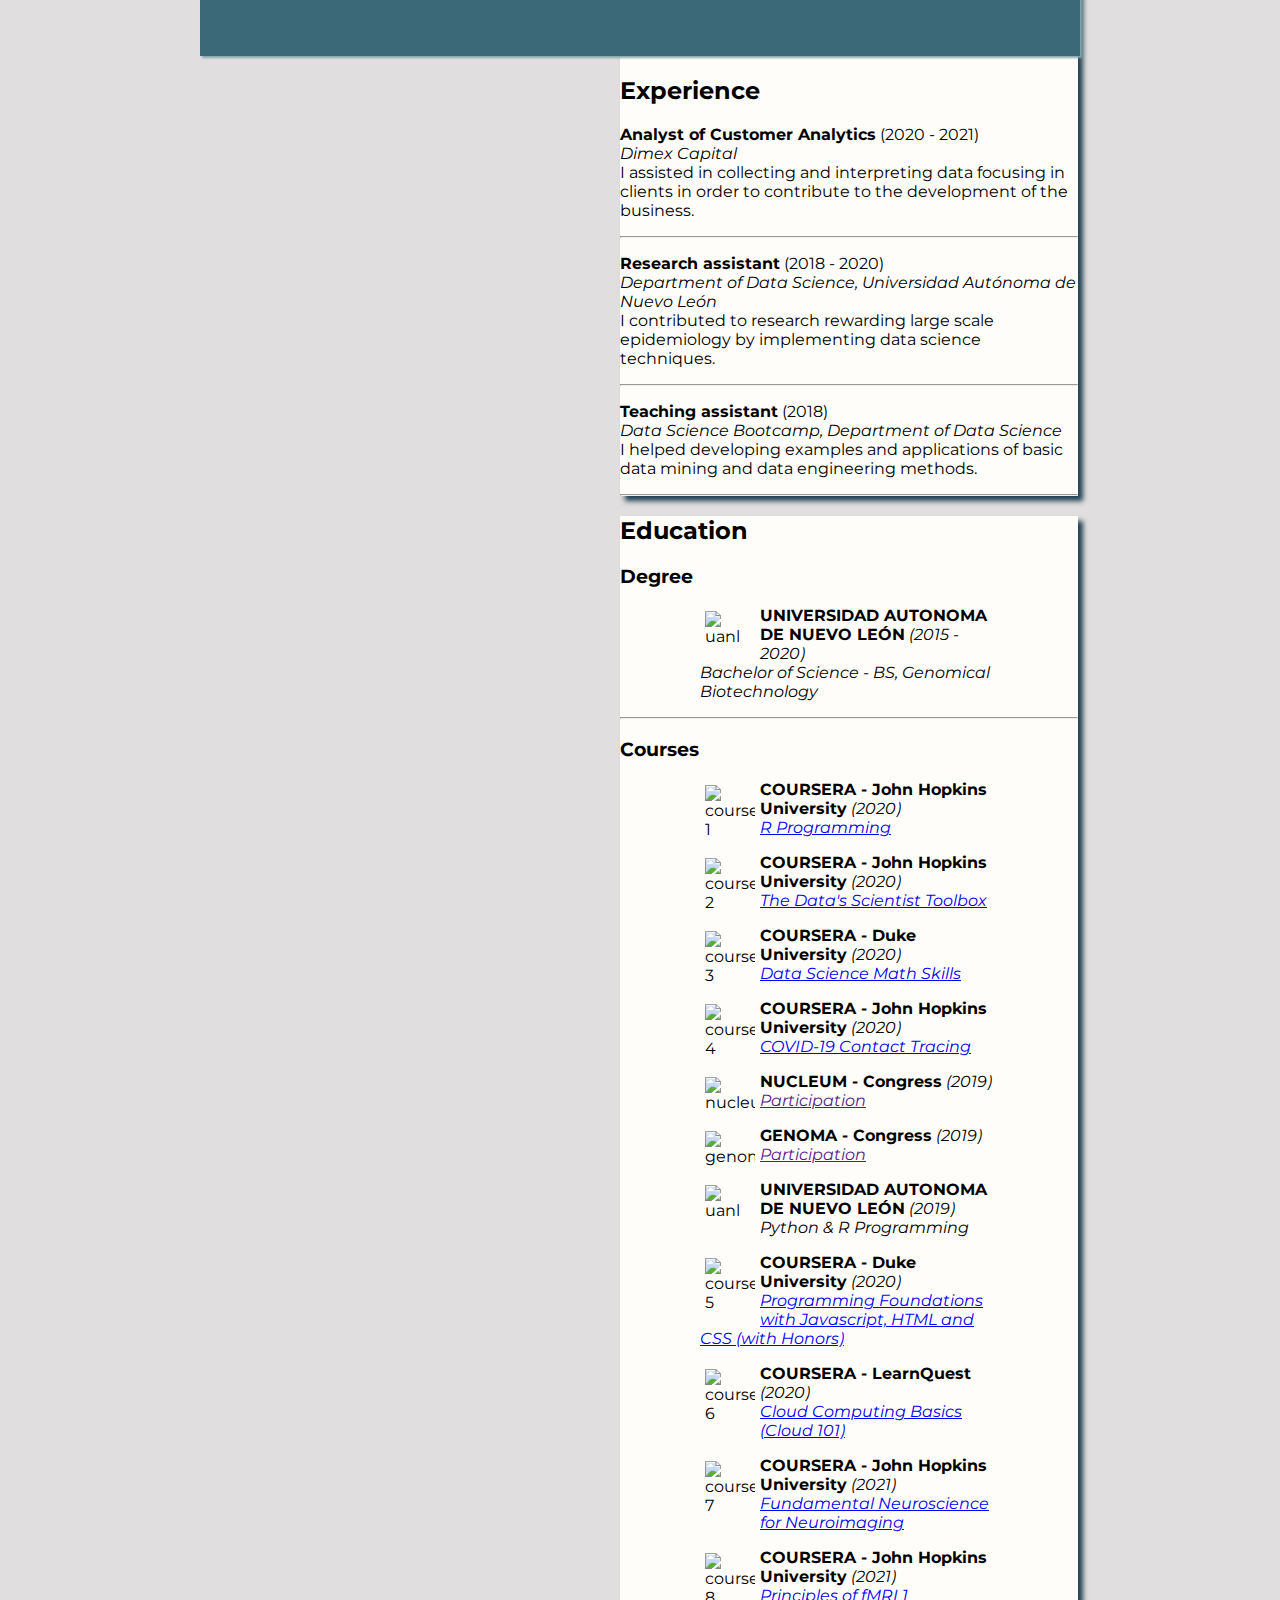
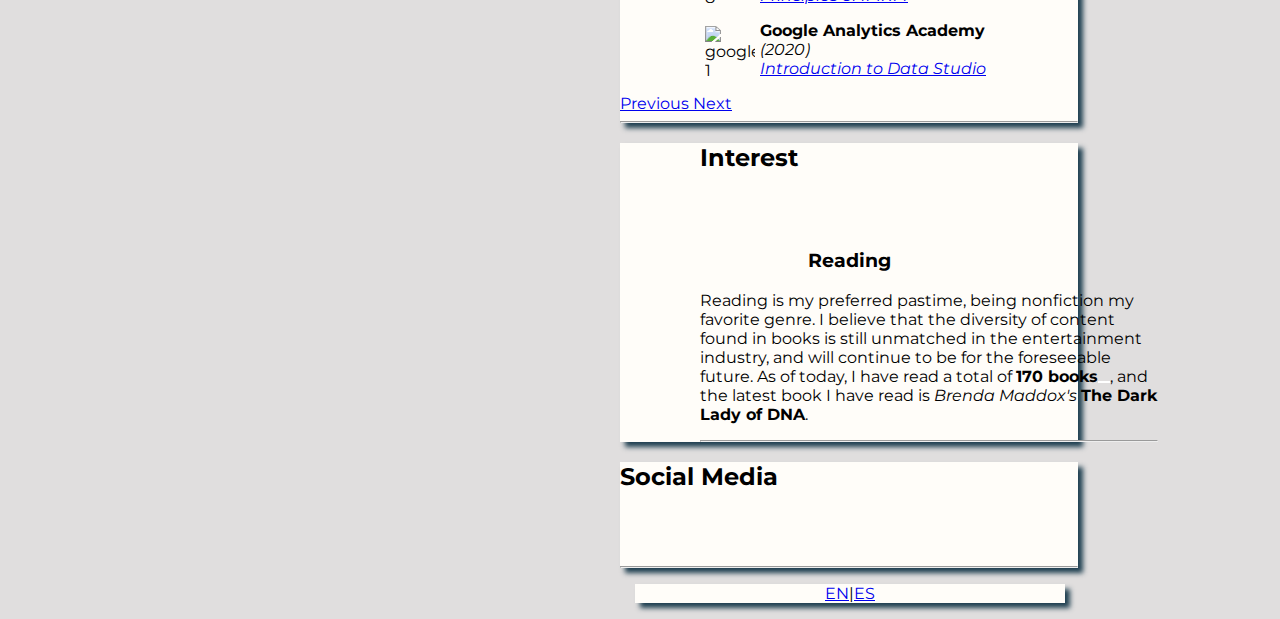
==== commit 4fc6bf86: "Add files via upload" ====
--- a/index.html
+++ b/index.html
@@ -1,267 +1,327 @@
-<!DOCTYPE html>
-<html lang="en" dir="ltr">
-
-<head>
-  <meta charset="utf-8">
-  <title>Hipolito Ortiz's CV</title>
-  <!-- Google Fonts -->
-  <link href="https://fonts.googleapis.com/css2?family=Montserrat&family=Playfair+Display&display=swap" rel="stylesheet">
-  <!-- Boostrap -->
-  <link rel="stylesheet" href="https://stackpath.bootstrapcdn.com/bootstrap/4.5.0/css/bootstrap.min.css" integrity="sha384-9aIt2nRpC12Uk9gS9baDl411NQApFmC26EwAOH8WgZl5MYYxFfc+NcPb1dKGj7Sk" crossorigin="anonymous">
-  <!-- Data Ballon -->
-  <link rel="stylesheet" href="https://unpkg.com/balloon-css/balloon.min.css">
-  <!-- Custom Style -->
-  <link rel="stylesheet" href="css/styles.css">
-</head>
-
-<body>
-  <div class="container-fluid">
-    <section id="main">
-      <div class="main-img">
-        <img class="main-img" src="https://media-exp1.licdn.com/dms/image/C4E03AQH_dFNfH70Q-g/profile-displayphoto-shrink_400_400/0?e=1597881600&v=beta&t=6cVJmf1vzy2X4bgo2pMTrauOj6eWGvfemjigc7XJ5Ro" alt="profile-img">
-      </div>
-      <h1 class="main-name">HIPOLITO ORTIZ T.</h1>
-      <hr class="main-hr">
-
-      <div class="main-icons">
-        <p><i class="fas fa-user"></i></p>
-      </div>
-      <div class="main-content">
-        <p>I am eager to research and develop <br> cutting-edge technology which will enable <br> breakthroughs in the medical sciences.</p>
-        <hr class="main-hr">
-      </div>
-      <div class="main-icons">
-        <p><i class="fas fa-phone"></i></p>
-      </div>
-      <div class="main-content">
-        <p>Mobile: (+52) 271-102-7061</p>
-        <hr class="main-hr">
-      </div>
-      <div class="main-icons">
-        <p><i class="fas fa-envelope"></i></p>
-      </div>
-      <div class="main-content">
-        <p>Email: <a class="main-email" href="#">hipolitoortizt@gmail.com</a></p>
-        <hr class="main-hr">
-      </div>
-      <div class="main-icons">
-        <p><i class="fas fa-language"></i></p>
-      </div>
-      <div class="main-content">
-        <p>Languages</p>
-        <ul>
-          <li><img src="images/flag-spain.png" alt="flag-spain" class="main-flags">Spanish</li>
-          <li><img src="images/flag-uk.png" alt="flag-uk" class="main-flags">English <em>Proficient</em> <button aria-label="Current Certification: TOEFL ITP 613" data-balloon-pos="up"><i class="fas fa-info-circle"></i></button></li>
-          <li><img src="images/flag-france.png" alt="flag-france" class="main-flags">French <em>Intermediate</em> <button aria-label="Current Certification: DELF B1" data-balloon-pos="up"><i class="fas fa-info-circle"></i></button></li>
-          <li><img src="images/flag-germany.png" alt="flag-germany" class="main-flags">German <em>Begginner</em></li>
-        </ul>
-        <hr class="main-hr">
-      </div>
-      <div class="main-icons">
-        <p><i class="far fa-calendar-check"></i></p>
-      </div>
-      <div class="main-content">
-        <p>Skills</p>
-      </div>
-      <div class="main-skills">
-        <div id="carouselSkills" class="carousel slide" data-ride="carousel">
-          <div class="carousel-inner">
-            <div class="carousel-item active">
-              <h4><i class="fas fa-database"></i> Data Science</h4>
-              <ul style="">
-                <li> R Programming <em id="rValue">Value</em>%<br>
-                  <div class="slidecontainer"><input type="range" min="1" max="100" value="95" class="slider" id="myRangeR"></div>
-                </li>
-                <li> Python <em id="pValue">Value</em>%<br>
-                  <div class="slidecontainer"><input type="range" min="1" max="100" value="75" class="slider" id="myRangeP"></div>
-                </li>
-                <li> Data Mining <em id="dmValue">Value</em>%<br>
-                  <div class="slidecontainer"><input type="range" min="1" max="100" value="80" class="slider" id="myRangeDM"></div>
-                </li>
-                <li> D. Engineering <em id="deValue">Value</em>%<br>
-                  <div class="slidecontainer"><input type="range" min="1" max="100" value="60" class="slider" id="myRangeDE"></div>
-                </li>
-                <li> MS Office <em id="msValue">Value</em>%<br>
-                  <div class="slidecontainer"><input type="range" min="1" max="100" value="95" class="slider" id="myRangeMS"></div>
-                </li>
-              </ul>
-            </div>
-            <div class="carousel-item">
-              <h4><i class="fas fa-dna"></i> Genomics</h4>
-              <ul style="">
-                <li> Bioinformatics <em id="biValue">Value</em>%<br>
-                  <div class="slidecontainer"><input type="range" min="1" max="100" value="95" class="slider" id="myRangeBI"></div>
-                </li>
-                <li> Epidemiology <em id="eValue">Value</em>%<br>
-                  <div class="slidecontainer"><input type="range" min="1" max="100" value="80" class="slider" id="myRangeE"></div>
-                </li>
-                <li> Biostadistics <em id="mbValue">Value</em>%<br>
-                  <div class="slidecontainer"><input type="range" min="1" max="100" value="90" class="slider" id="myRangeMB"></div>
-                </li>
-                <li> Pharmacology <em id="pgValue">Value</em>%<br>
-                  <div class="slidecontainer"><input type="range" min="1" max="100" value="65" class="slider" id="myRangePG"></div>
-                </li>
-                <li> Research <em id="reValue">Value</em>%<br>
-                  <div class="slidecontainer"><input type="range" min="1" max="100" value="100" class="slider" id="myRangeRE"></div>
-                </li>
-              </ul>
-            </div>
-            <div class="carousel-item">
-              <h4><i class="fas fa-code"></i> Web Design</h4>
-              <ul style="">
-                <li> Javascript <em id="jsValue">Value</em>%<br>
-                  <div class="slidecontainer"><input type="range" min="1" max="100" value="50" class="slider" id="myRangeJS"></div>
-                </li>
-                <li> HTML <em id="htValue">Value</em>%<br>
-                  <div class="slidecontainer"><input type="range" min="1" max="100" value="85" class="slider" id="myRangeHT"></div>
-                </li>
-                <li> CSS <em id="csValue">Value</em>%<br>
-                  <div class="slidecontainer"><input type="range" min="1" max="100" value="80" class="slider" id="myRangeCS"></div>
-                </li>
-                <li> Boostrap <em id="btValue">Value</em>%<br>
-                  <div class="slidecontainer"><input type="range" min="1" max="100" value="60" class="slider" id="myRangeBT"></div>
-                </li>
-                <li> Adobe Suite <em id="asValue">Value</em>%<br>
-                  <div class="slidecontainer"><input type="range" min="1" max="100" value="65" class="slider" id="myRangeAS"></div>
-                </li>
-              </ul>
-            </div>
-          </div>
-          <a class="carousel-control-prev" href="#carouselSkills" role="button" data-slide="prev">
-            <span class="carousel-control-prev-icon" aria-hidden="true"></span>
-            <span class="sr-only">Previous</span>
-          </a>
-          <a class="carousel-control-next" href="#carouselSkills" role="button" data-slide="next">
-            <span class="carousel-control-next-icon" aria-hidden="true"></span>
-            <span class="sr-only">Next</span>
-          </a>
-        </div>
-
-      </div>
-
-    </section>
-
-<!-- Experience Section -->
-    <section id="experience">
-      <div class="row experience-container">
-        <div class="col-2-lg experience-icon">
-          <p><i class="fas fa-briefcase content-icons"></i></p>
-        </div>
-        <div class="col-10-lg experience-content">
-          <h2>Experience</h2>
-          <p><b>Research assistant</b> (2018 - 2020) <br>
-             <em>Department of Data Science, Universidad Autónoma de Nuevo León</em> <br>
-             I contributed to research rewarding large scale epidemiology by implementing data science techniques.
-          </p>
-          <hr>
-          <p><b>Teaching assistant</b> (2018) <br>
-             <em>Data Science Bootcamp, Department of Data Science</em> <br>
-            I helped developing examples and applications of basic data mining and data engineering methods.
-          </p>
-          <hr>
-          <p><b>Personal Tutoring</b> (2018) <br>
-             Course-work related to English as a second language. <br></p>
-          <hr>
-        </div>
-      </div>
-    </section>
-
-<!-- Education Section -->
-    <section id="education">
-      <div class="row education-container">
-        <div class="col-2-lg education-icon">
-          <p><i class="fas fa-university content-icons"></i></p>
-        </div>
-        <div class="col-10-lg education-content">
-          <h2>Education</h2>
-          <img class="education-logo" src="https://media-exp1.licdn.com/dms/image/C4E0BAQGsoABCC7L3iQ/company-logo_100_100/0?e=1600300800&v=beta&t=mJC6CgM_qiA6hRwwO5N9F9FQjSHX9LEyk9wcf83mjNU" alt="uanl">
-          <p><b>UNIVERSIDAD AUTONOMA DE NUEVO LEÓN</b> <em>(2015 - 2020)</em> <br>
-            <em>Bachelor of Science - BS, Genomical Biotechnology</em></p>
-          <hr>
-          <img class="education-logo" src="https://media-exp1.licdn.com/dms/image/C4E0BAQGsoABCC7L3iQ/company-logo_100_100/0?e=1600300800&v=beta&t=mJC6CgM_qiA6hRwwO5N9F9FQjSHX9LEyk9wcf83mjNU" alt="uanl">
-          <p><b>UNIVERSIDAD AUTONOMA DE NUEVO LEÓN</b> <em>(2019)</em> <br>
-            <em>Python & R Programming</em></p>
-          <hr>
-          <img class="education-logo" src="https://media-exp1.licdn.com/dms/image/C4E0BAQGt72dvhq4yRA/company-logo_100_100/0?e=1600300800&v=beta&t=8BG3nGf2wtVC4lWWTpx9_JhdB1pH3rwOviySNdr6vsY" alt="coursera-1">
-          <p><b>COURSERA - John Hopkins University</b> <em>(2020)</em><br>
-            <a href="https://www.coursera.org/account/accomplishments/certificate/KQ446523HQ6K"><em>R Programming</em></a></p>
-          <img class="education-logo" src="https://media-exp1.licdn.com/dms/image/C4E0BAQGt72dvhq4yRA/company-logo_100_100/0?e=1600300800&v=beta&t=8BG3nGf2wtVC4lWWTpx9_JhdB1pH3rwOviySNdr6vsY" alt="coursera-2">
-          <p><b>COURSERA - John Hopkins University</b> <em>(2020)</em><br>
-            <a href="https://www.coursera.org/account/accomplishments/certificate/2RBN2BWFAFJ4"><em>The Data's Scientist Toolbox</em></a></p>
-          <img class="education-logo" src="https://media-exp1.licdn.com/dms/image/C4E0BAQGt72dvhq4yRA/company-logo_100_100/0?e=1600300800&v=beta&t=8BG3nGf2wtVC4lWWTpx9_JhdB1pH3rwOviySNdr6vsY" alt="coursera-3">
-          <p><b>COURSERA - Duke University</b> <em>(2020)</em><br>
-            <a href="https://www.coursera.org/account/accomplishments/certificate/GYV7DVNRRPN5"><em>Programming Foundations with Javascript, HTML and CSS (with Honors)</em></a></p>
-          <hr>
-        </div>
-      </div>
-    </section>
-
-<!-- Interest Section -->
-    <section id="interest">
-      <div class="row interest-container">
-        <div class="col-2-lg interest-icon">
-          <p><i class="fas fa-coffee content-icons"></i></p>
-        </div>
-        <div class="col-10-lg interest-content">
-          <h2>Interest</h2>
-        </div>
-        <div class="interest-special">
-          <p>
-            <i class="fas fa-book interest-activity" onmouseenter="changeActivityReading()"></i>
-            <i class="fas fa-plane-departure interest-activity" onmouseenter="changeActivityTraveling()"></i>
-            <i class="fas fa-video interest-activity" onmouseenter="changeActivityVideo()"></i>
-            <i class="fas fa-swimming-pool interest-activity" onmouseenter="changeActivitySwimming()"></i>
-            <i class="fas fa-blog interest-activity" onmouseenter="changeActivityBlog()"></i>
-          </p>
-          <h3>Reading</h3>
-        </div>
-        <div class="interest-content">
-          <p>Reading is my preferred pastime, being nonfiction my favorite genre. I believe that the diversity of content found in books is still unmatched in the entertainment industry, and will continue to be for the foreseeable future.
-            As of today, I have read a total of <b>143 books</b><button aria-label="GoodReads Data" data-balloon-pos="up" style="background-color: #fff;"><i class="fas fa-info-circle" style="color:#000;"></i></button>, and the latest book I have read is <em>Isabell Allende’s</em> <b>Eva Luna</b>.</p>
-          <hr>
-        </div>
-      </div>
-    </section>
-
-<!-- Socials Section -->
-    <section id="socials">
-      <div class="row social-container">
-        <div class="col-2-lg social-icon">
-          <p><i class="fas fa-hashtag content-icons"></i></p>
-        </div>
-        <div class="col-10-lg social-content">
-          <h2>Social Media</h2>
-        </div>
-        <div class="social-special">
-          <p>
-            <a href="https://www.linkedin.com/in/hip%C3%B3lito-ortiz-tiscare%C3%B1o-7a9301152/"><i class="fab fa-linkedin-in social-activity"></i></a>
-            <a href="https://github.com/HTiscar"><i class="fab fa-github social-activity"></i></a>
-            <a href="https://codepen.io/HipolitoOrtiz"><i class="fab fa-codepen social-activity"></i></a>
-            <a href="#"><i class="fab fa-instagram social-activity"></i></a>
-            <a href="https://www.goodreads.com/user/show/63145613-hip-lito-ortiz"><i class="fab fa-goodreads social-activity"></i></a>
-          </p>
-        </div>
-        <hr>
-      </div>
-    </section>
-
-  </div>
-
-  <!-- English and Spanish Version -->
-  <div class="links-pages">
-    <p><a href="index.html">EN</a>|<a href="es.html">ES</a></p>
-  </div>
-
-  <!-- Boostrap Scripts -->
-  <script src="https://code.jquery.com/jquery-3.5.1.slim.min.js" integrity="sha384-DfXdz2htPH0lsSSs5nCTpuj/zy4C+OGpamoFVy38MVBnE+IbbVYUew+OrCXaRkfj" crossorigin="anonymous"></script>
-  <script src="https://cdn.jsdelivr.net/npm/popper.js@1.16.0/dist/umd/popper.min.js" integrity="sha384-Q6E9RHvbIyZFJoft+2mJbHaEWldlvI9IOYy5n3zV9zzTtmI3UksdQRVvoxMfooAo" crossorigin="anonymous"></script>
-  <script src="https://stackpath.bootstrapcdn.com/bootstrap/4.5.0/js/bootstrap.min.js" integrity="sha384-OgVRvuATP1z7JjHLkuOU7Xw704+h835Lr+6QL9UvYjZE3Ipu6Tp75j7Bh/kR0JKI" crossorigin="anonymous"></script>
-  <!-- FontAwesome -->
-  <script src="https://kit.fontawesome.com/4c56465ddc.js" crossorigin="anonymous"></script>
-  <!-- Custom Functions -->
-  <script type="text/javascript" src="js/functions.js">
-
-  </script>
-</body>
-
-</html>
+<!DOCTYPE html>
+<html lang="en" dir="ltr">
+
+<head>
+  <meta charset="utf-8">
+  <title>Hipolito Ortiz's CV</title>
+  <!-- Google Fonts -->
+  <link href="https://fonts.googleapis.com/css2?family=Montserrat&family=Playfair+Display&display=swap" rel="stylesheet">
+  <!-- Boostrap -->
+  <link rel="stylesheet" href="https://stackpath.bootstrapcdn.com/bootstrap/4.5.0/css/bootstrap.min.css" integrity="sha384-9aIt2nRpC12Uk9gS9baDl411NQApFmC26EwAOH8WgZl5MYYxFfc+NcPb1dKGj7Sk" crossorigin="anonymous">
+  <!-- Data Ballon -->
+  <link rel="stylesheet" href="https://unpkg.com/balloon-css/balloon.min.css">
+  <!-- Custom Style -->
+  <link rel="stylesheet" href="css/styles.css">
+</head>
+
+<body>
+  <div class="row">
+    <div class="col-lg-4">
+      <!-- Main Section -->
+      <section id="main">
+        <div class="main-img">
+          <img class="main-img" src="https://media-exp1.licdn.com/dms/image/C5603AQEopZGMTizIdA/profile-displayphoto-shrink_400_400/0/1603757585388?e=1634169600&v=beta&t=jsle1L2mJT0oRCIw1VQNSTPQKf2wuIQzYX-E58m_1WM" alt="profile-img">
+        </div>
+        <h1 class="main-name">HIPOLITO ORTIZ T.</h1>
+        <hr class="main-hr">
+
+        <div class="main-icons">
+          <p><i class="fas fa-user"></i></p>
+        </div>
+        <div class="main-content">
+          <p>I am eager to research and develop cutting-edge technology which will enable breakthroughs in the medical sciences.</p>
+          <hr class="main-hr">
+        </div>
+        <div class="main-icons">
+          <p><i class="fas fa-phone"></i></p>
+        </div>
+        <div class="main-content">
+          <p>Mobile: (+52) 271-102-7061</p>
+          <hr class="main-hr">
+        </div>
+        <div class="main-icons">
+          <p><i class="fas fa-envelope"></i></p>
+        </div>
+        <div class="main-content">
+          <p>Email: <a class="main-email" href="#">hipolitoortizt@gmail.com</a></p>
+          <p>Web CV: <a class="main-email" href="https://htiscar.github.io/CV/index.html">https://htiscar.github.io/CV/</a></p>
+          <hr class="main-hr">
+        </div>
+        <div class="main-icons">
+          <p><i class="fas fa-language"></i></p>
+        </div>
+        <div class="main-content">
+          <p>Languages</p>
+          <ul>
+            <li><img src="images/flag-spain.png" alt="flag-spain" class="main-flags">Spanish</li>
+            <li><img src="images/flag-uk.png" alt="flag-uk" class="main-flags">English <em>Proficient</em> <button aria-label="Current Certification: TOEFL ITP 613" data-balloon-pos="up"><i class="fas fa-info-circle"></i></button></li>
+            <li><img src="images/flag-france.png" alt="flag-france" class="main-flags">French <em>Intermediate</em> <button aria-label="Current Certification: DELF B1" data-balloon-pos="up"><i class="fas fa-info-circle"></i></button></li>
+            <li><img src="images/flag-germany.png" alt="flag-germany" class="main-flags">German <em>Begginner</em></li>
+          </ul>
+          <hr class="main-hr">
+        </div>
+        <div class="main-icons">
+          <p><i class="far fa-calendar-check"></i></p>
+        </div>
+        <div class="main-content">
+          <p>Skills</p>
+        </div>
+        <div class="main-skills">
+          <div id="carouselSkills" class="carousel slide" data-ride="carousel">
+            <div class="carousel-inner">
+              <div class="carousel-item active">
+                <h4><i class="fas fa-database"></i> Data Science</h4>
+                <ul style="">
+                  <li> R Programming <em id="rValue">Value</em>%<br>
+                    <div class="slidecontainer"><input type="range" min="1" max="100" value="95" class="slider" id="myRangeR"></div>
+                  </li>
+                  <li> Python <em id="pValue">Value</em>%<br>
+                    <div class="slidecontainer"><input type="range" min="1" max="100" value="75" class="slider" id="myRangeP"></div>
+                  </li>
+                  <li> Data Mining <em id="dmValue">Value</em>%<br>
+                    <div class="slidecontainer"><input type="range" min="1" max="100" value="80" class="slider" id="myRangeDM"></div>
+                  </li>
+                  <li> D. Engineering <em id="deValue">Value</em>%<br>
+                    <div class="slidecontainer"><input type="range" min="1" max="100" value="60" class="slider" id="myRangeDE"></div>
+                  </li>
+                  <li> MS Office <em id="msValue">Value</em>%<br>
+                    <div class="slidecontainer"><input type="range" min="1" max="100" value="95" class="slider" id="myRangeMS"></div>
+                  </li>
+                </ul>
+              </div>
+              <div class="carousel-item">
+                <h4><i class="fas fa-dna"></i> Genomics</h4>
+                <ul style="">
+                  <li> Bioinformatics <em id="biValue">Value</em>%<br>
+                    <div class="slidecontainer"><input type="range" min="1" max="100" value="95" class="slider" id="myRangeBI"></div>
+                  </li>
+                  <li> Epidemiology <em id="eValue">Value</em>%<br>
+                    <div class="slidecontainer"><input type="range" min="1" max="100" value="80" class="slider" id="myRangeE"></div>
+                  </li>
+                  <li> Biostadistics <em id="mbValue">Value</em>%<br>
+                    <div class="slidecontainer"><input type="range" min="1" max="100" value="90" class="slider" id="myRangeMB"></div>
+                  </li>
+                  <li> Pharmacology <em id="pgValue">Value</em>%<br>
+                    <div class="slidecontainer"><input type="range" min="1" max="100" value="65" class="slider" id="myRangePG"></div>
+                  </li>
+                  <li> Research <em id="reValue">Value</em>%<br>
+                    <div class="slidecontainer"><input type="range" min="1" max="100" value="100" class="slider" id="myRangeRE"></div>
+                  </li>
+                </ul>
+              </div>
+              <div class="carousel-item">
+                <h4><i class="fas fa-code"></i> Web Design</h4>
+                <ul style="">
+                  <li> Javascript <em id="jsValue">Value</em>%<br>
+                    <div class="slidecontainer"><input type="range" min="1" max="100" value="50" class="slider" id="myRangeJS"></div>
+                  </li>
+                  <li> HTML <em id="htValue">Value</em>%<br>
+                    <div class="slidecontainer"><input type="range" min="1" max="100" value="85" class="slider" id="myRangeHT"></div>
+                  </li>
+                  <li> CSS <em id="csValue">Value</em>%<br>
+                    <div class="slidecontainer"><input type="range" min="1" max="100" value="80" class="slider" id="myRangeCS"></div>
+                  </li>
+                  <li> Boostrap <em id="btValue">Value</em>%<br>
+                    <div class="slidecontainer"><input type="range" min="1" max="100" value="60" class="slider" id="myRangeBT"></div>
+                  </li>
+                  <li> Adobe Suite <em id="asValue">Value</em>%<br>
+                    <div class="slidecontainer"><input type="range" min="1" max="100" value="65" class="slider" id="myRangeAS"></div>
+                  </li>
+                </ul>
+              </div>
+            </div>
+            <a class="carousel-control-prev" href="#carouselSkills" role="button" data-slide="prev">
+              <span class="carousel-control-prev-icon" aria-hidden="true"></span>
+              <span class="sr-only">Previous</span>
+            </a>
+            <a class="carousel-control-next" href="#carouselSkills" role="button" data-slide="next">
+              <span class="carousel-control-next-icon" aria-hidden="true"></span>
+              <span class="sr-only">Next</span>
+            </a>
+          </div>
+
+        </div>
+
+      </section>
+
+    </div>
+    <div class="col-lg-8">
+      <!-- Experience Section -->
+      <section id="experience" class="section-presets">
+        <div class="row section-container">
+          <div class="col-2-lg section-icon">
+            <p><i class="fas fa-briefcase content-icons"></i></p>
+          </div>
+          <div class="col-10-lg section-content">
+            <h2>Experience</h2>
+            <p><b>Analyst of Customer Analytics</b> (2020 - 2021) <br>
+              <em>Dimex Capital</em> <br>
+              I assisted in collecting and interpreting data focusing in clients in order to contribute to the development of the business.
+            </p>
+            <hr>
+            <p><b>Research assistant</b> (2018 - 2020) <br>
+              <em>Department of Data Science, Universidad Autónoma de Nuevo León</em> <br>
+              I contributed to research rewarding large scale epidemiology by implementing data science techniques.
+            </p>
+            <hr>
+            <p><b>Teaching assistant</b> (2018) <br>
+              <em>Data Science Bootcamp, Department of Data Science</em> <br>
+              I helped developing examples and applications of basic data mining and data engineering methods.
+            </p>
+            <hr>
+          </div>
+        </div>
+      </section>
+
+      <!-- Education Section -->
+      <section id="education" class="section-presets">
+        <div class="row section-container">
+          <div class="col-2-lg section-icon">
+            <p><i class="fas fa-university content-icons"></i></p>
+          </div>
+          <div class="col-10-lg section-content">
+            <h2>Education</h2>
+            <h3>Degree</h3>
+            <div class="education-content">
+              <img class="education-logo" src="https://media-exp1.licdn.com/dms/image/C4E0BAQGsoABCC7L3iQ/company-logo_100_100/0/1519856385954?e=1636588800&v=beta&t=PCbZbEvD9nNTXOwVXenRYcIiomhyOkdfM8tZ4akWwJE" alt="uanl">
+              <p><b>UNIVERSIDAD AUTONOMA DE NUEVO LEÓN</b> <em>(2015 - 2020)</em> <br>
+                <em>Bachelor of Science - BS, Genomical Biotechnology</em></p>
+            </div>
+            <hr>
+            <h3>Courses</h3>
+            <div id="carouselCourses" class="carousel slide" data-ride="carousel">
+              <div class="carousel-inner education-content">
+                <div class="carousel-item active">
+                  <img class="education-logo" src="https://media-exp1.licdn.com/dms/image/C4D0BAQGexnfBxeEG-g/company-logo_100_100/0/1608039227697?e=1636588800&v=beta&t=ZIgZxcI-SfdEMR4ib7-0Ws3qEN5WMQrR_ji9bes0xBY" alt="coursera-1">
+                  <p><b>COURSERA - John Hopkins University</b> <em>(2020)</em><br>
+                    <a href="https://www.coursera.org/account/accomplishments/certificate/KQ446523HQ6K"><em>R Programming</em></a></p>
+                  <img class="education-logo" src="https://media-exp1.licdn.com/dms/image/C4D0BAQGexnfBxeEG-g/company-logo_100_100/0/1608039227697?e=1636588800&v=beta&t=ZIgZxcI-SfdEMR4ib7-0Ws3qEN5WMQrR_ji9bes0xBY" alt="coursera-2">
+                  <p><b>COURSERA - John Hopkins University</b> <em>(2020)</em><br>
+                    <a href="https://www.coursera.org/account/accomplishments/certificate/2RBN2BWFAFJ4"><em>The Data's Scientist Toolbox</em></a></p>
+                  <img class="education-logo" src="https://media-exp1.licdn.com/dms/image/C4D0BAQGexnfBxeEG-g/company-logo_100_100/0/1608039227697?e=1636588800&v=beta&t=ZIgZxcI-SfdEMR4ib7-0Ws3qEN5WMQrR_ji9bes0xBY" alt="coursera-3">
+                  <p><b>COURSERA - Duke University</b> <em>(2020)</em><br>
+                    <a href="https://www.coursera.org/account/accomplishments/certificate/QL6DTS7295XT"><em>Data Science Math Skills</em></a></p>
+                </div>
+                <div class="carousel-item">
+                  <img class="education-logo" src="https://media-exp1.licdn.com/dms/image/C4D0BAQGexnfBxeEG-g/company-logo_100_100/0/1608039227697?e=1636588800&v=beta&t=ZIgZxcI-SfdEMR4ib7-0Ws3qEN5WMQrR_ji9bes0xBY" alt="coursera-4">
+                  <p><b>COURSERA - John Hopkins University</b> <em>(2020)</em><br>
+                    <a href="https://www.coursera.org/account/accomplishments/certificate/UNFZNQQEZMVU"><em>COVID-19 Contact Tracing</em></a></p>
+                  <img class="education-logo" src="C:/Users/aldoh/Documents/Atom/WebDevelopment/MyCV/images/Nucleum2019.PNG" alt="nucleum2019">
+                  <p><b>NUCLEUM - Congress</b> <em>(2019)</em><br>
+                    <a href=""><em>Participation</em></a></p>
+                    <img class="education-logo" src="C:/Users/aldoh/Documents/Atom/WebDevelopment/MyCV/images/IGEM2019.PNG" alt="genoma2019">
+                    <p><b>GENOMA - Congress</b> <em>(2019)</em><br>
+                      <a href=""><em>Participation</em></a></p>
+                </div>
+                <div class="carousel-item">
+                  <img class="education-logo" src="https://media-exp1.licdn.com/dms/image/C4E0BAQGsoABCC7L3iQ/company-logo_100_100/0/1519856385954?e=1636588800&v=beta&t=PCbZbEvD9nNTXOwVXenRYcIiomhyOkdfM8tZ4akWwJE" alt="uanl">
+                  <p><b>UNIVERSIDAD AUTONOMA DE NUEVO LEÓN</b> <em>(2019)</em> <br>
+                    <em>Python & R Programming</em></p>
+                  <img class="education-logo" src="https://media-exp1.licdn.com/dms/image/C4D0BAQGexnfBxeEG-g/company-logo_100_100/0/1608039227697?e=1636588800&v=beta&t=ZIgZxcI-SfdEMR4ib7-0Ws3qEN5WMQrR_ji9bes0xBY" alt="coursera-5">
+                  <p><b>COURSERA - Duke University</b> <em>(2020)</em><br>
+                    <a href="https://www.coursera.org/account/accomplishments/certificate/GYV7DVNRRPN5"><em>Programming Foundations with Javascript, HTML and CSS (with Honors)</em></a></p>
+                  <img class="education-logo" src="https://media-exp1.licdn.com/dms/image/C4D0BAQGexnfBxeEG-g/company-logo_100_100/0/1608039227697?e=1636588800&v=beta&t=ZIgZxcI-SfdEMR4ib7-0Ws3qEN5WMQrR_ji9bes0xBY" alt="coursera-6">
+                  <p><b>COURSERA - LearnQuest</b> <em>(2020)</em><br>
+                    <a href="https://www.coursera.org/account/accomplishments/certificate/GWQSPT2PQ5P8"><em>Cloud Computing Basics (Cloud 101)</em></a></p>
+                </div>
+                <div class="carousel-item">
+                  <img class="education-logo" src="https://media-exp1.licdn.com/dms/image/C4D0BAQGexnfBxeEG-g/company-logo_100_100/0/1608039227697?e=1636588800&v=beta&t=ZIgZxcI-SfdEMR4ib7-0Ws3qEN5WMQrR_ji9bes0xBY" alt="coursera-7">
+                  <p><b>COURSERA - John Hopkins University</b> <em>(2021)</em><br>
+                    <a href="https://www.coursera.org/account/accomplishments/certificate/27ZHZDSDS6KG"><em>Fundamental Neuroscience for Neuroimaging</em></a></p>
+                  <img class="education-logo" src="https://media-exp1.licdn.com/dms/image/C4D0BAQGexnfBxeEG-g/company-logo_100_100/0/1608039227697?e=1636588800&v=beta&t=ZIgZxcI-SfdEMR4ib7-0Ws3qEN5WMQrR_ji9bes0xBY" alt="coursera-8">
+                  <p><b>COURSERA - John Hopkins University</b> <em>(2021)</em><br>
+                    <a href="https://www.coursera.org/account/accomplishments/certificate/F45BPVA47T77"><em>Principles of fMRI 1</em></a></p>
+                  <img class="education-logo" src="https://media-exp1.licdn.com/dms/image/C4D0BAQHiNSL4Or29cg/company-logo_100_100/0/1519856215226?e=1636588800&v=beta&t=2h5cg3GQHW3DQHack9CExMCx1FtveDfCxAj8nyYFQ-c" alt="google-1">
+                  <p><b>Google Analytics Academy</b> <em>(2020)</em><br>
+                    <a href="https://github.com/HTiscar/CV/blob/master/Course_Certificate.pdf"><em>Introduction to Data Studio</em></a></p>
+                </div>
+              </div>
+              <a class="carousel-control-prev" href="#carouselCourses" role="button" data-slide="prev">
+                <span class="carousel-control-prev-icon" aria-hidden="true"></span>
+                <span class="sr-only">Previous</span>
+              </a>
+              <a class="carousel-control-next" href="#carouselCourses" role="button" data-slide="next">
+                <span class="carousel-control-next-icon" aria-hidden="true"></span>
+                <span class="sr-only">Next</span>
+              </a>
+            </div>
+
+            <hr>
+          </div>
+        </div>
+      </section>
+
+      <!-- Interest Section -->
+      <section id="interest" class="section-presets">
+        <div class="row section-container">
+          <div class="col-2-lg section-icon">
+            <p><i class="fas fa-coffee content-icons"></i></p>
+          </div>
+          <div class="col-10-lg section-content interest-content">
+            <h2>Interest</h2>
+          </div>
+          <div class="interest-special">
+            <p>
+              <i class="fas fa-book interest-activity" onmouseenter="changeActivityReading()"></i>
+              <i class="fas fa-plane-departure interest-activity" onmouseenter="changeActivityTraveling()"></i>
+              <i class="fas fa-video interest-activity" onmouseenter="changeActivityVideo()"></i>
+              <i class="fas fa-swimming-pool interest-activity" onmouseenter="changeActivitySwimming()"></i>
+              <i class="fas fa-blog interest-activity" onmouseenter="changeActivityBlog()"></i>
+            </p>
+            <h3>Reading</h3>
+          </div>
+          <div class="interest-content section-content">
+            <p>Reading is my preferred pastime, being nonfiction my favorite genre. I believe that the diversity of content found in books is still unmatched in the entertainment industry, and will continue to be for the foreseeable future.
+              As of today, I have read a total of <b>170 books</b><button aria-label="GoodReads Data" data-balloon-pos="up" style="background-color: #fff;"><i class="fas fa-info-circle" style="color:#000;"></i></button>, and the latest book I have
+              read is <em>Brenda Maddox's</em> <b>The Dark Lady of DNA</b>.</p>
+            <hr>
+          </div>
+        </div>
+      </section>
+
+      <!-- Socials Section -->
+      <section id="socials" class="section-presets">
+        <div class="row section-container">
+          <div class="col-2-lg section-icon">
+            <p><i class="fas fa-hashtag content-icons"></i></p>
+          </div>
+          <div class="col-10-lg section-content">
+            <h2>Social Media</h2>
+          </div>
+          <div class="social-special">
+            <p>
+              <a href="https://www.linkedin.com/in/hip%C3%B3lito-ortiz-tiscare%C3%B1o-7a9301152/"><i class="fab fa-linkedin-in social-activity"></i></a>
+              <a href="https://github.com/HTiscar"><i class="fab fa-github social-activity"></i></a>
+              <a href="https://codepen.io/HipolitoOrtiz"><i class="fab fa-codepen social-activity"></i></a>
+              <a href="#"><i class="fab fa-instagram social-activity"></i></a>
+              <a href="https://www.goodreads.com/user/show/63145613-hip-lito-ortiz"><i class="fab fa-goodreads social-activity"></i></a>
+            </p>
+          </div>
+          <hr>
+        </div>
+      </section>
+
+      <!-- English and Spanish Version -->
+      <div class="section-presets links-pages">
+        <p><a href="index.html">EN</a>|<a href="es.html">ES</a></p>
+      </div>
+
+    </div>
+
+
+  </div>
+
+
+  <!-- Boostrap Scripts -->
+  <script src="https://code.jquery.com/jquery-3.5.1.slim.min.js" integrity="sha384-DfXdz2htPH0lsSSs5nCTpuj/zy4C+OGpamoFVy38MVBnE+IbbVYUew+OrCXaRkfj" crossorigin="anonymous"></script>
+  <script src="https://cdn.jsdelivr.net/npm/popper.js@1.16.0/dist/umd/popper.min.js" integrity="sha384-Q6E9RHvbIyZFJoft+2mJbHaEWldlvI9IOYy5n3zV9zzTtmI3UksdQRVvoxMfooAo" crossorigin="anonymous"></script>
+  <script src="https://stackpath.bootstrapcdn.com/bootstrap/4.5.0/js/bootstrap.min.js" integrity="sha384-OgVRvuATP1z7JjHLkuOU7Xw704+h835Lr+6QL9UvYjZE3Ipu6Tp75j7Bh/kR0JKI" crossorigin="anonymous"></script>
+  <!-- FontAwesome -->
+  <script src="https://kit.fontawesome.com/4c56465ddc.js" crossorigin="anonymous"></script>
+  <!-- Custom Functions -->
+  <script type="text/javascript" src="js/functions.js">
+
+  </script>
+</body>
+
+</html>
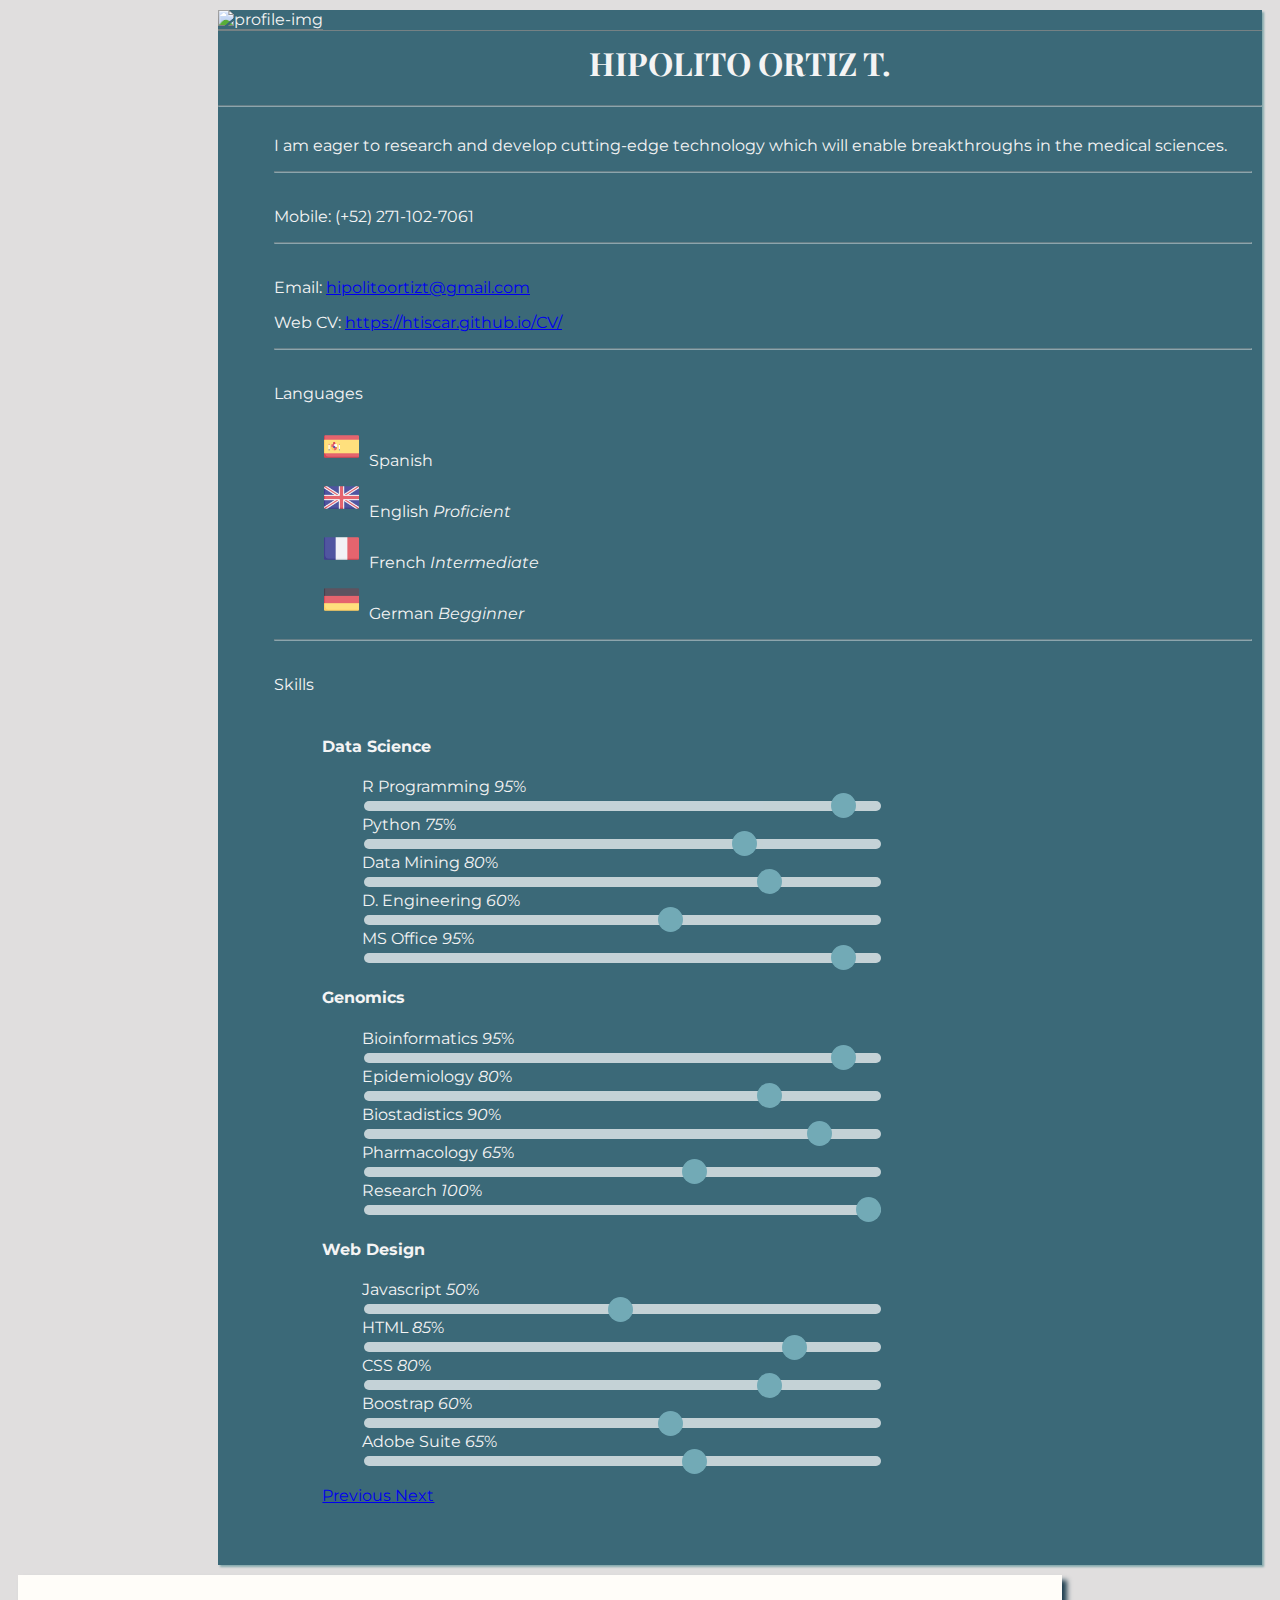
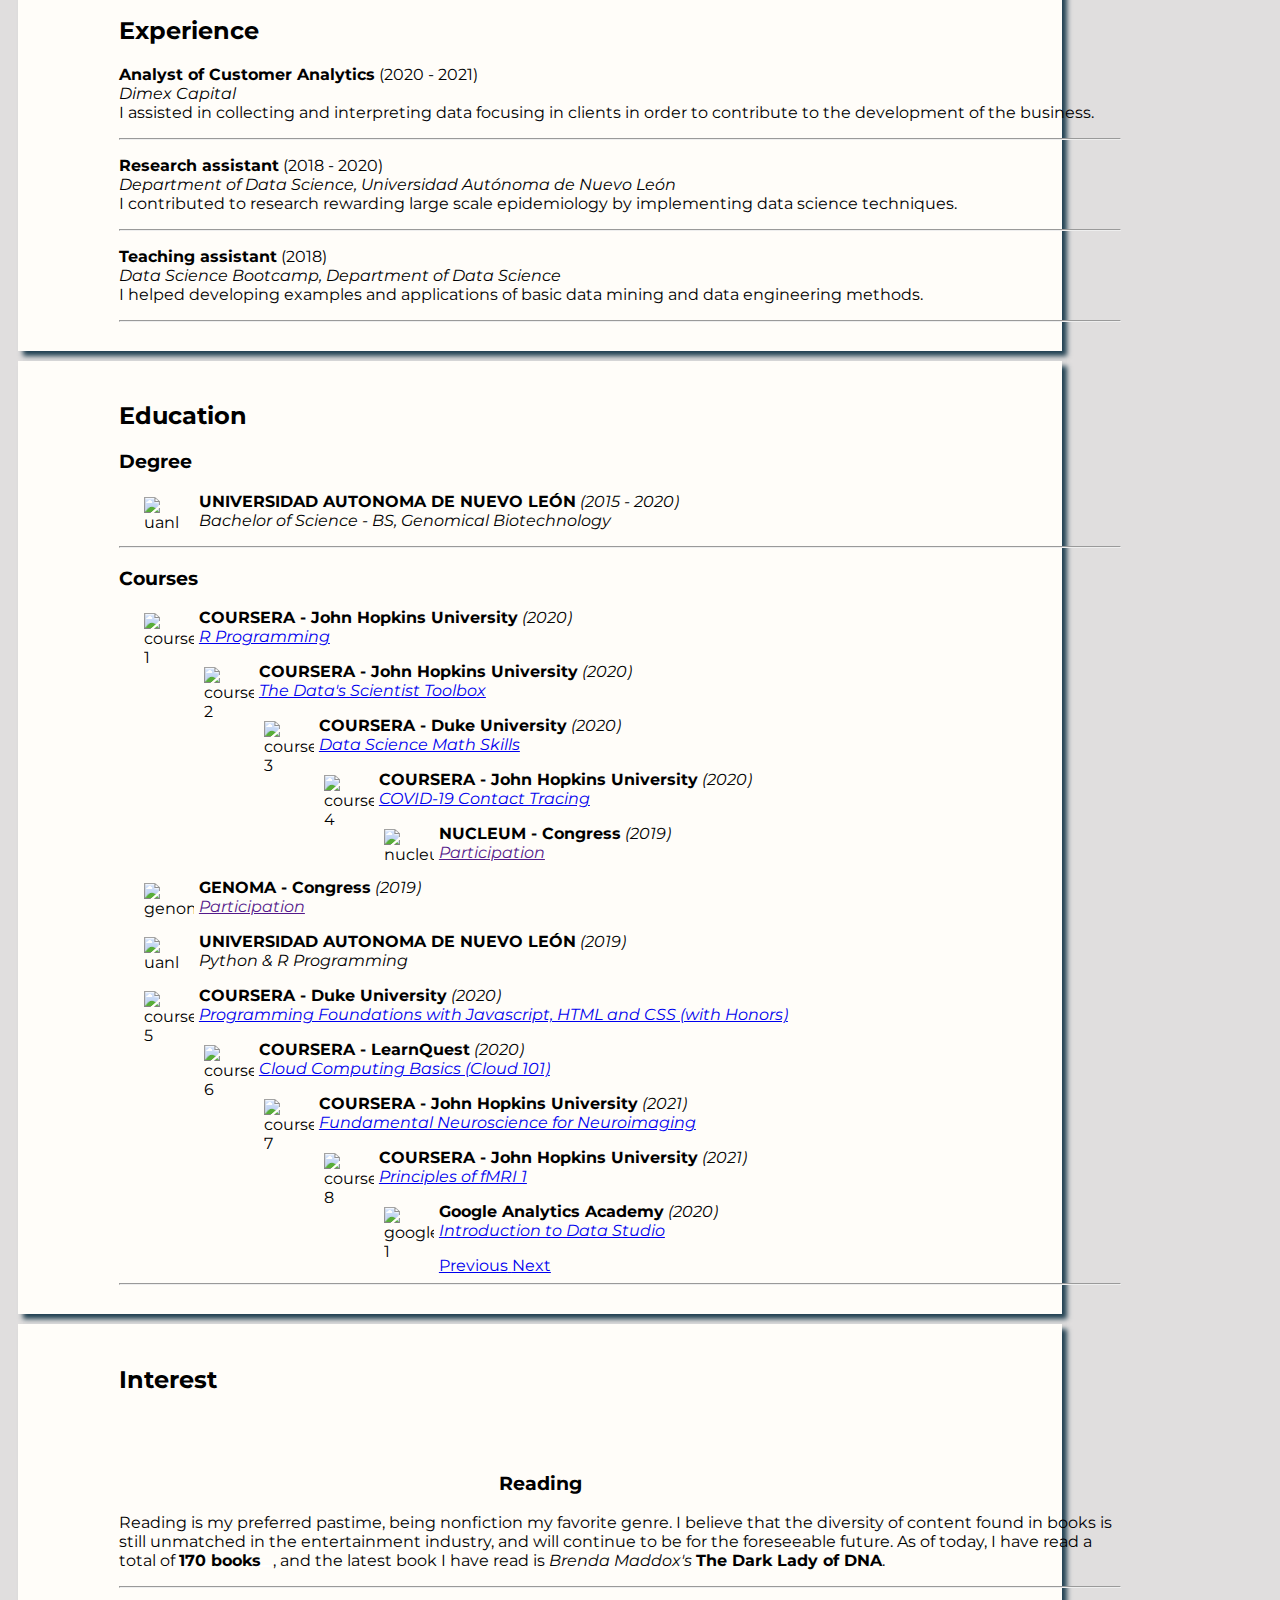
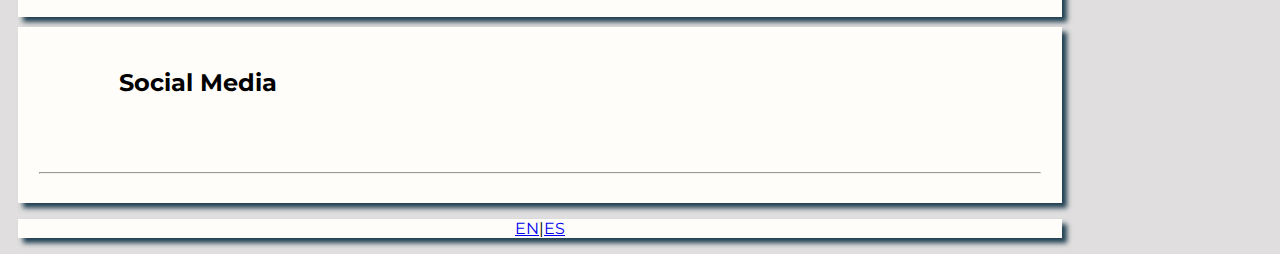
==== commit 2a304da6: "Version 1.6" ====
--- a/index.html
+++ b/index.html
@@ -303,7 +303,7 @@
 
       <!-- English and Spanish Version -->
       <div class="section-presets links-pages">
-        <p><a href="index.html">EN</a>|<a href="es.html">ES</a></p>
+        <p><a href="index.html">EN</a>|<a href="index.html">ES</a></p>
       </div>
 
     </div>
--- a/css/styles.css
+++ b/css/styles.css
@@ -1,235 +1,206 @@
-body{
-  margin: 0 200px;
-  background-color: #e0dede;
-  font-family: "Montserrat";
-}
-
-button{
-  background-color: #3b6978;
-  border: 0;
-  margin-left: 0;
-}
-
-ul{
-  list-style-type: none;
-}
-
-/* Content Icons */
-.content-icons{
-  font-size: 2.5rem;
-  color: #3b6978;
-}
-
-/* Email */
-.main-email:hover{
-  color: #beebe9;
-}
-
-/* Main Sidebar Section */
-
-#main{
-  background-color: #3b6978;
-  color: #f4f4f4;
-  float: left;
-  box-shadow: 2px 2px 2px #84a9ac;
-  margin-bottom: 20px;
-}
-
-.main-img{
-  width: 410px;
-  border-bottom: 1px solid #758184;
-}
-
-.main-hr{
-  background-color: #e7dfd5;
-  opacity: 0.45;
-}
-
-.main-name{
-  margin-top: 10px;
-  text-align: center;
-  font-family: "Playfair Display", serif;
-}
-
-.main-content{
-  padding: 5px 10px 5px 3.5rem;
-}
-
-.main-icons{
-  padding: 0 12px;
-  font-size: 1.5rem;
-  position: absolute;
-  color: #fffdf9;
-}
-
-.main-flags{
-  width: 35px;
-  margin: 10px;
-  background-color: #3b6978;
-}
-
-.fa-info-circle{
-  color: #fffdf9;
-}
-
-.slidecontainer {
-  width: 65%; /* Width of the outside container */
-}
-
-.slider {
-  -webkit-appearance: none;
-  width: 100%;
-  height: 15px;
-  border-radius: 5px;
-  background: #fff;
-  outline: none;
-  opacity: 0.7;
-  -webkit-transition: .2s;
-  transition: opacity .2s;
-}
-
-.slider::-webkit-slider-thumb {
-  -webkit-appearance: none;
-  appearance: none;
-  width: 25px;
-  height: 25px;
-  border-radius: 50%;
-  background: #8ac6d1;
-  cursor: pointer;
-}
-
-.main-skills{
-  width: 80%;
-  margin: auto;
-  padding-bottom: 60px;
-}
-
-.carousel-control-next, .carousel-control-prev {
-  justify-content: left;
-}
-
-/* Experience Section */
-
-#experience{
-  background-color: #fffdf9;
-  margin: 10px 2px 10px 420px;
-  box-shadow: 5px 5px 5px #204051;
-}
-
-.experience-container{
-  padding: 2%;
-}
-
-.experience-icon{
-  position: absolute;
-  padding-left: 1rem;
-}
-
-.experience-content{
-  padding: 0 5rem;
-}
-
-/* Education Section */
-
-#education{
-  background-color: #fffdf9;
-  margin: 10px 2px 10px 420px;
-  box-shadow: 5px 5px 5px #204051;
-}
-
-.education-container{
-  padding: 2%;
-}
-
-.education-icon{
-  position: absolute;
-  padding-left: 1rem;
-}
-
-.education-logo{
-  width: 50px;
-  float: left;
-  padding: 5px;
-}
-
-.education-content{
-  padding: 0 5rem;
-}
-
-/* Interest Section */
-
-#interest{
-  background-color: #fffdf9;
-  margin: 10px 2px 10px 420px;
-  box-shadow: 5px 5px 5px #204051;
-}
-
-.interest-container{
-  padding: 2%;
-}
-
-.interest-icon{
-  position: absolute;
-  padding-left: 1rem;
-}
-
-.interest-content{
-  padding: 0 5rem;
-  width: 100%;
-  text-align: left;
-}
-
-.interest-special{
-  width: 100%;
-  text-align: center;
-}
-
-.interest-activity{
-  padding: 30px;
-  font-size: 2rem;
-    color: #3b6978;
-}
-
-.interest-activity:hover{
-  color: #beebe9;
-}
-
-/* Social Media */
-
-#socials{
-  background-color: #fffdf9;
-  margin: 10px 2px 10px 420px;
-  box-shadow: 5px 5px 5px #204051;
-}
-
-.social-container{
-  padding: 2%;
-}
-
-.social-icon{
-  position: absolute;
-  padding-left: 1rem;
-}
-
-.social-content{
-  padding: 0 5rem;
-  width: 100%;
-}
-
-.social-special{
-  width: 100%;
-  text-align: center;
-}
-
-.social-activity{
-  padding: 30px 30px 0;
-  font-size: 2rem;
-}
-
-/* Links to pages */
-.links-pages{
-  background-color: #fffdf9;
-  text-align: center;
-  margin: 10px 15px 10px 435px;
-  box-shadow: 5px 5px 5px #204051;
-}
+body{
+  margin: 0 18px;
+  background-color: #e0dede;
+  font-family: "Montserrat";
+}
+
+button{
+  background-color: #3b6978;
+  border: 0;
+  margin-left: 0;
+}
+
+ul{
+  list-style-type: none;
+}
+
+/* Content Icons */
+.content-icons{
+  font-size: 2.5rem;
+  color: #3b6978;
+}
+
+/* Email */
+.main-email:hover{
+  color: #beebe9;
+}
+
+/* Main Sidebar Section */
+
+#main{
+  background-color: #3b6978;
+  color: #f4f4f4;
+  box-shadow: 2px 2px 2px #84a9ac;
+  margin: 10px 0 10px 200px;
+}
+
+.main-img{
+  width: 100%;
+  border-bottom: 1px solid #758184;
+}
+
+.main-hr{
+  background-color: #e7dfd5;
+  opacity: 0.45;
+}
+
+.main-name{
+  margin-top: 10px;
+  text-align: center;
+  font-family: "Playfair Display", serif;
+}
+
+.main-content{
+  padding: 5px 10px 5px 3.5rem;
+}
+
+.main-icons{
+  padding: 0 12px;
+  font-size: 1.5rem;
+  position: absolute;
+  color: #fffdf9;
+}
+
+.main-flags{
+  width: 35px;
+  margin: 10px 10px 2px;
+  background-color: #3b6978;
+}
+
+.fa-info-circle{
+  color: #fffdf9;
+}
+
+.slidecontainer {
+  width: 65%; /* Width of the outside container */
+}
+
+.slider {
+  -webkit-appearance: none;
+  width: 100%;
+  height: 10px;
+  border-radius: 5px;
+  background: #fff;
+  outline: none;
+  opacity: 0.7;
+  -webkit-transition: .2s;
+  transition: opacity .2s;
+}
+
+.slider::-webkit-slider-thumb {
+  -webkit-appearance: none;
+  appearance: none;
+  width: 25px;
+  height: 25px;
+  border-radius: 50%;
+  background: #8ac6d1;
+  cursor: pointer;
+}
+
+.main-skills{
+  width: 80%;
+  margin: auto;
+  padding-bottom: 60px;
+}
+
+.carousel-control-next, .carousel-control-prev {
+  justify-content: left;
+}
+.carousel-control-prev-icon {
+    background-image: url("data:image/svg+xml;charset=utf8,%3Csvg xmlns='http://www.w3.org/2000/svg' fill='%2f616' viewBox='0 0 8 8'%3E%3Cpath d='M5.25 0l-4 4 4 4 1.5-1.5-2.5-2.5 2.5-2.5-1.5-1.5z'/%3E%3C/svg%3E");
+}
+
+.carousel-control-next-icon {
+    background-image: url("data:image/svg+xml;charset=utf8,%3Csvg xmlns='http://www.w3.org/2000/svg' fill='%2f616' viewBox='0 0 8 8'%3E%3Cpath d='M2.75 0l-1.5 1.5 2.5 2.5-2.5 2.5 1.5 1.5 4-4-4-4z'/%3E%3C/svg%3E");
+}
+/* Experience Section */
+
+/* Refractoring sections */
+.col-lg-8{
+  padding-left: 0;
+}
+
+.section-presets{
+  background-color: #fffdf9;
+  margin: 10px 200px 10px 0;
+  box-shadow: 5px 5px 5px #204051;
+}
+
+@media (max-width: 992px){
+  #main{
+    margin: 10px;
+  }
+  .section-presets{
+    margin: 10px;
+  }
+  .col-lg-8{
+    padding-left: 15px;
+  }
+}
+
+.section-container{
+  padding: 2%;
+}
+
+.section-icon{
+  position: absolute;
+  padding-left: 1rem;
+}
+
+.section-logo{
+  padding: 0 5rem;
+}
+
+.section-content{
+  padding: 0 5rem;
+  width: 100%;
+}
+
+/* Education Section */
+.education-content{
+  padding-left: 20px;
+}
+
+.education-logo{
+  width: 50px;
+  float: left;
+  padding: 5px;
+}
+
+/* Interest Section */
+
+.interest-content{
+  text-align: left;
+}
+
+.interest-special{
+  width: 100%;
+  text-align: center;
+}
+
+.interest-activity{
+  padding: 30px;
+  font-size: 2rem;
+  color: #3b6978;
+}
+
+.interest-activity:hover{
+  color: #beebe9;
+}
+
+/* Social Media */
+
+.social-special{
+  width: 100%;
+  text-align: center;
+}
+
+.social-activity{
+  padding: 30px 30px 0;
+  font-size: 2rem;
+}
+
+/* Links to pages */
+.links-pages{
+  text-align: center;
+}
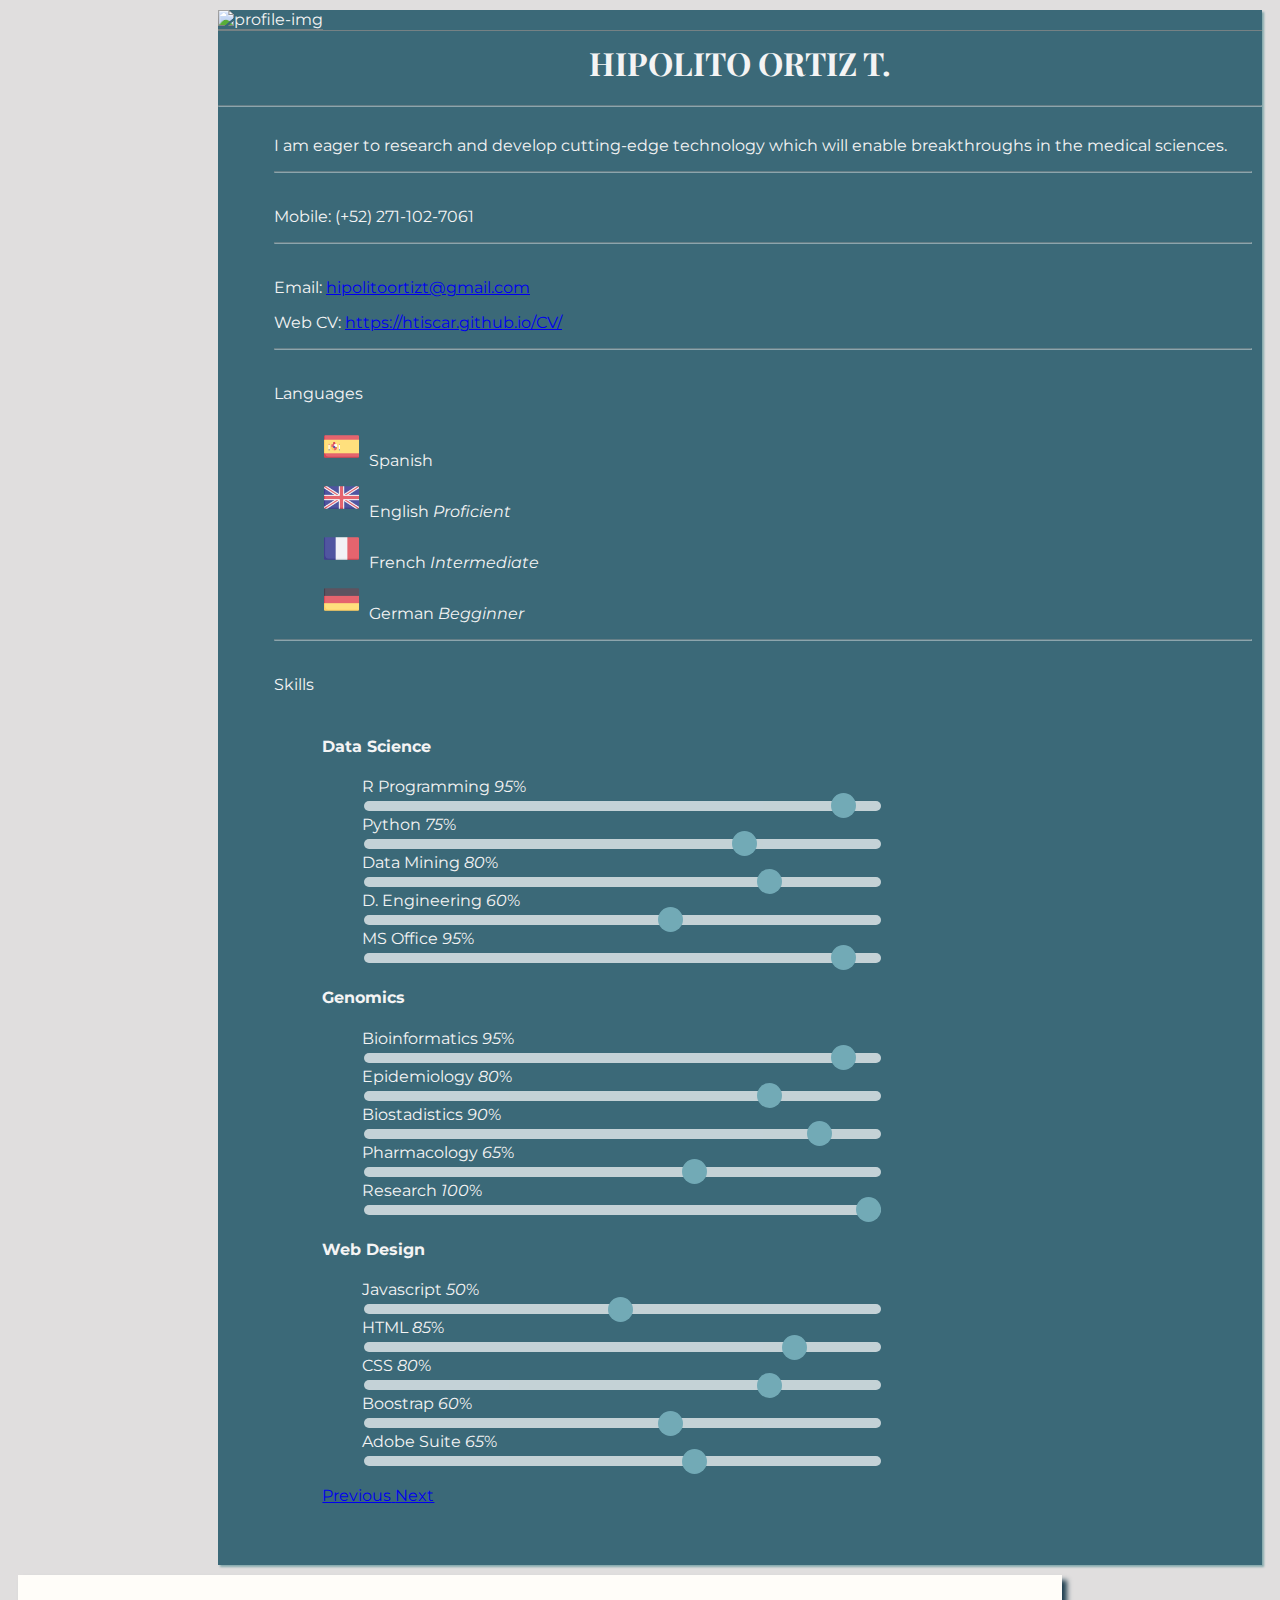
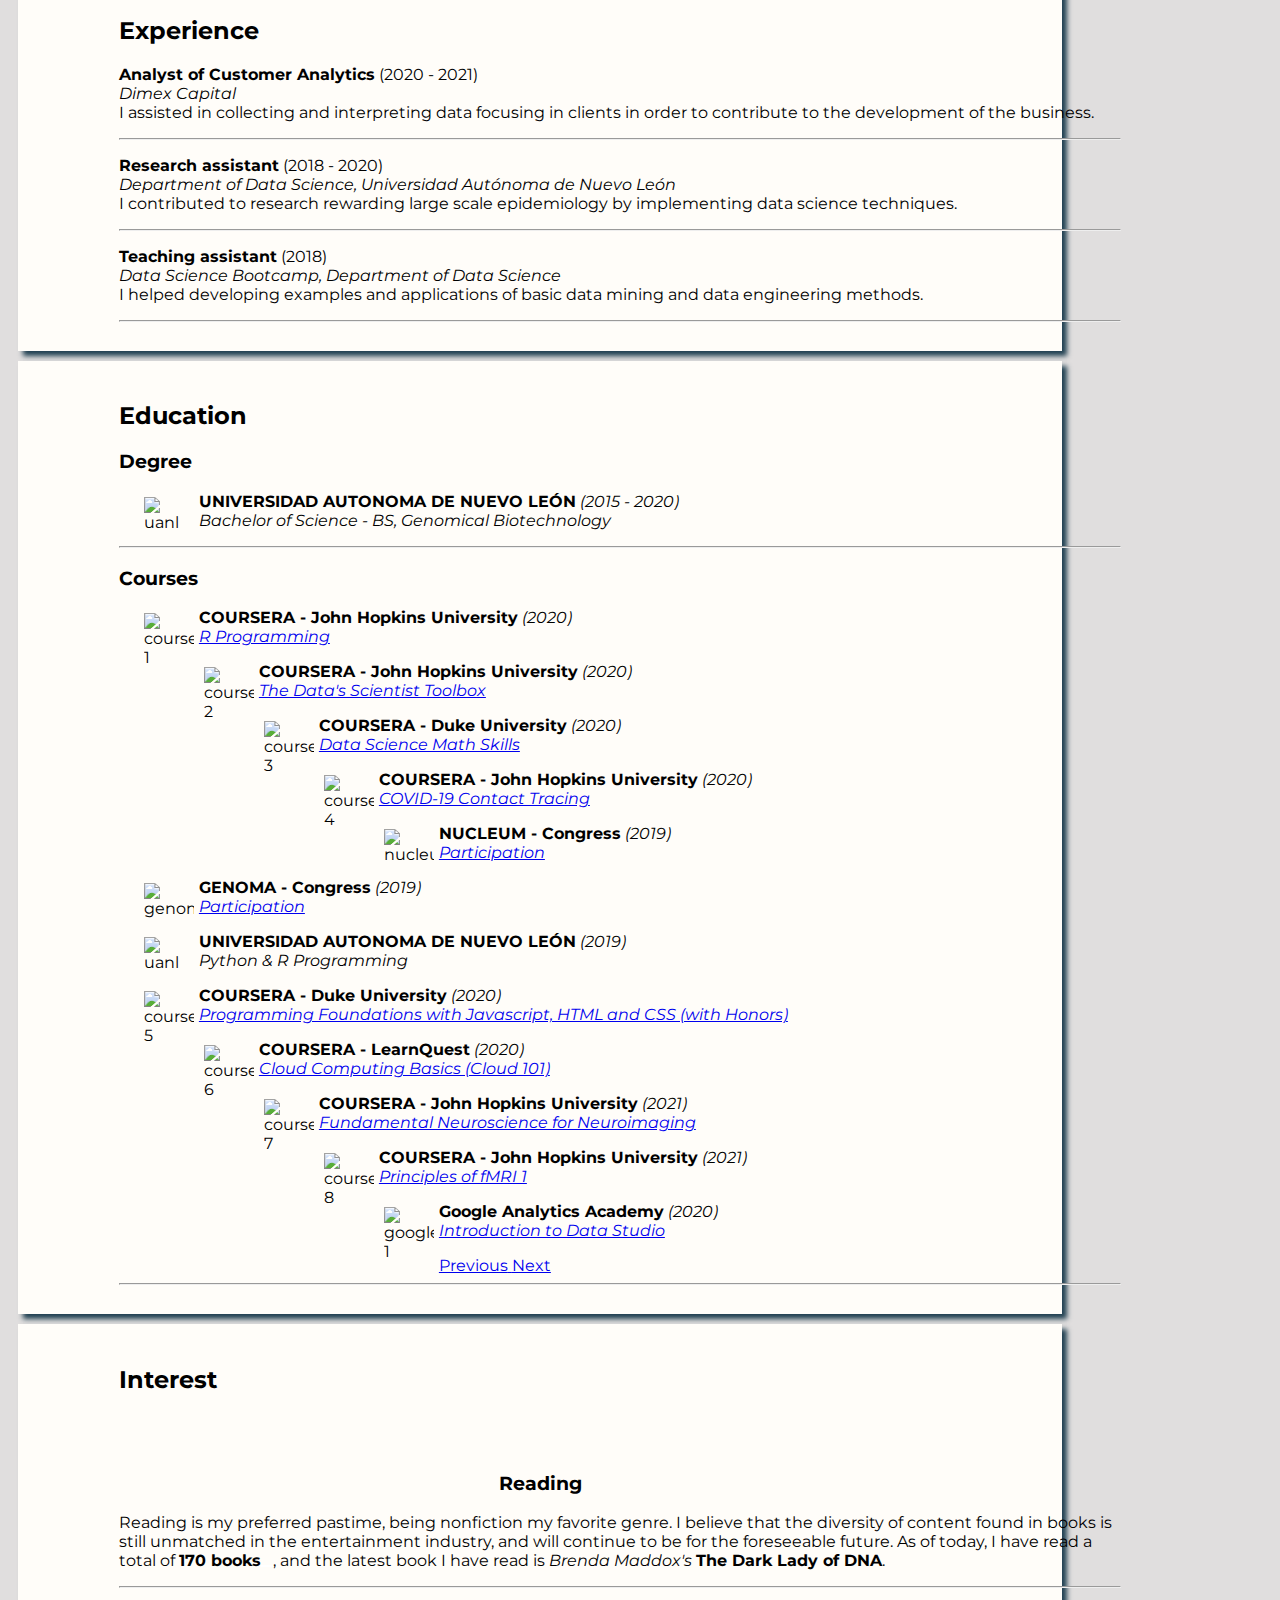
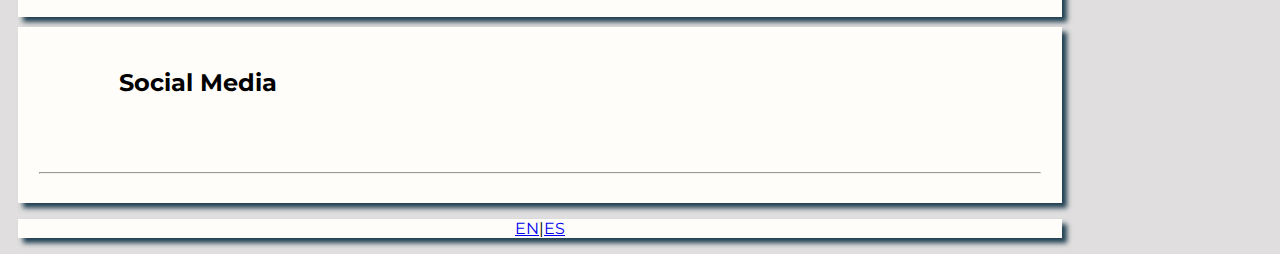
==== commit 4dbef437: "Version 1.7 Correcting changes" ====
--- a/index.html
+++ b/index.html
@@ -208,10 +208,10 @@
                     <a href="https://www.coursera.org/account/accomplishments/certificate/UNFZNQQEZMVU"><em>COVID-19 Contact Tracing</em></a></p>
                   <img class="education-logo" src="C:/Users/aldoh/Documents/Atom/WebDevelopment/MyCV/images/Nucleum2019.PNG" alt="nucleum2019">
                   <p><b>NUCLEUM - Congress</b> <em>(2019)</em><br>
-                    <a href=""><em>Participation</em></a></p>
+                    <a href="https://github.com/HTiscar/CV/blob/master/images/Nucleum2019.PNG"><em>Participation</em></a></p>
                     <img class="education-logo" src="C:/Users/aldoh/Documents/Atom/WebDevelopment/MyCV/images/IGEM2019.PNG" alt="genoma2019">
                     <p><b>GENOMA - Congress</b> <em>(2019)</em><br>
-                      <a href=""><em>Participation</em></a></p>
+                      <a href="https://github.com/HTiscar/CV/blob/master/images/IGEM2019.PNG"><em>Participation</em></a></p>
                 </div>
                 <div class="carousel-item">
                   <img class="education-logo" src="https://media-exp1.licdn.com/dms/image/C4E0BAQGsoABCC7L3iQ/company-logo_100_100/0/1519856385954?e=1636588800&v=beta&t=PCbZbEvD9nNTXOwVXenRYcIiomhyOkdfM8tZ4akWwJE" alt="uanl">
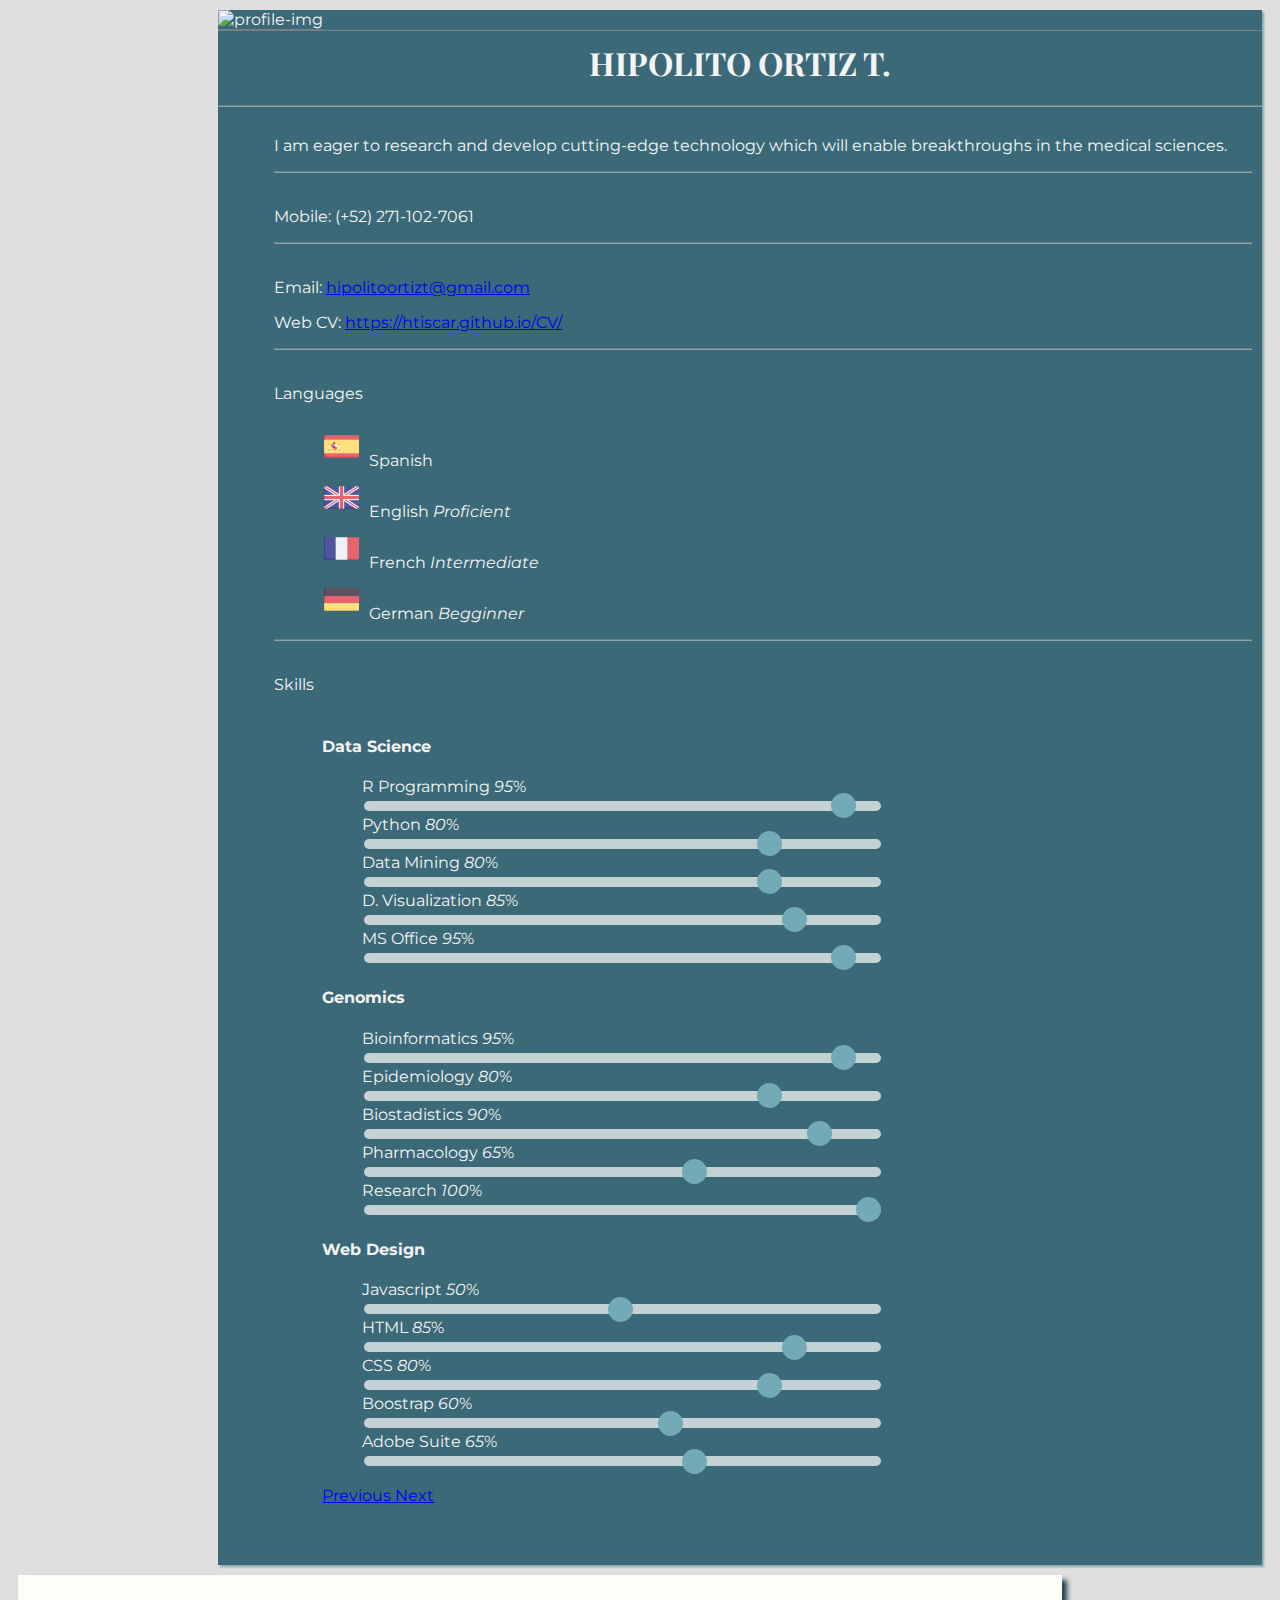
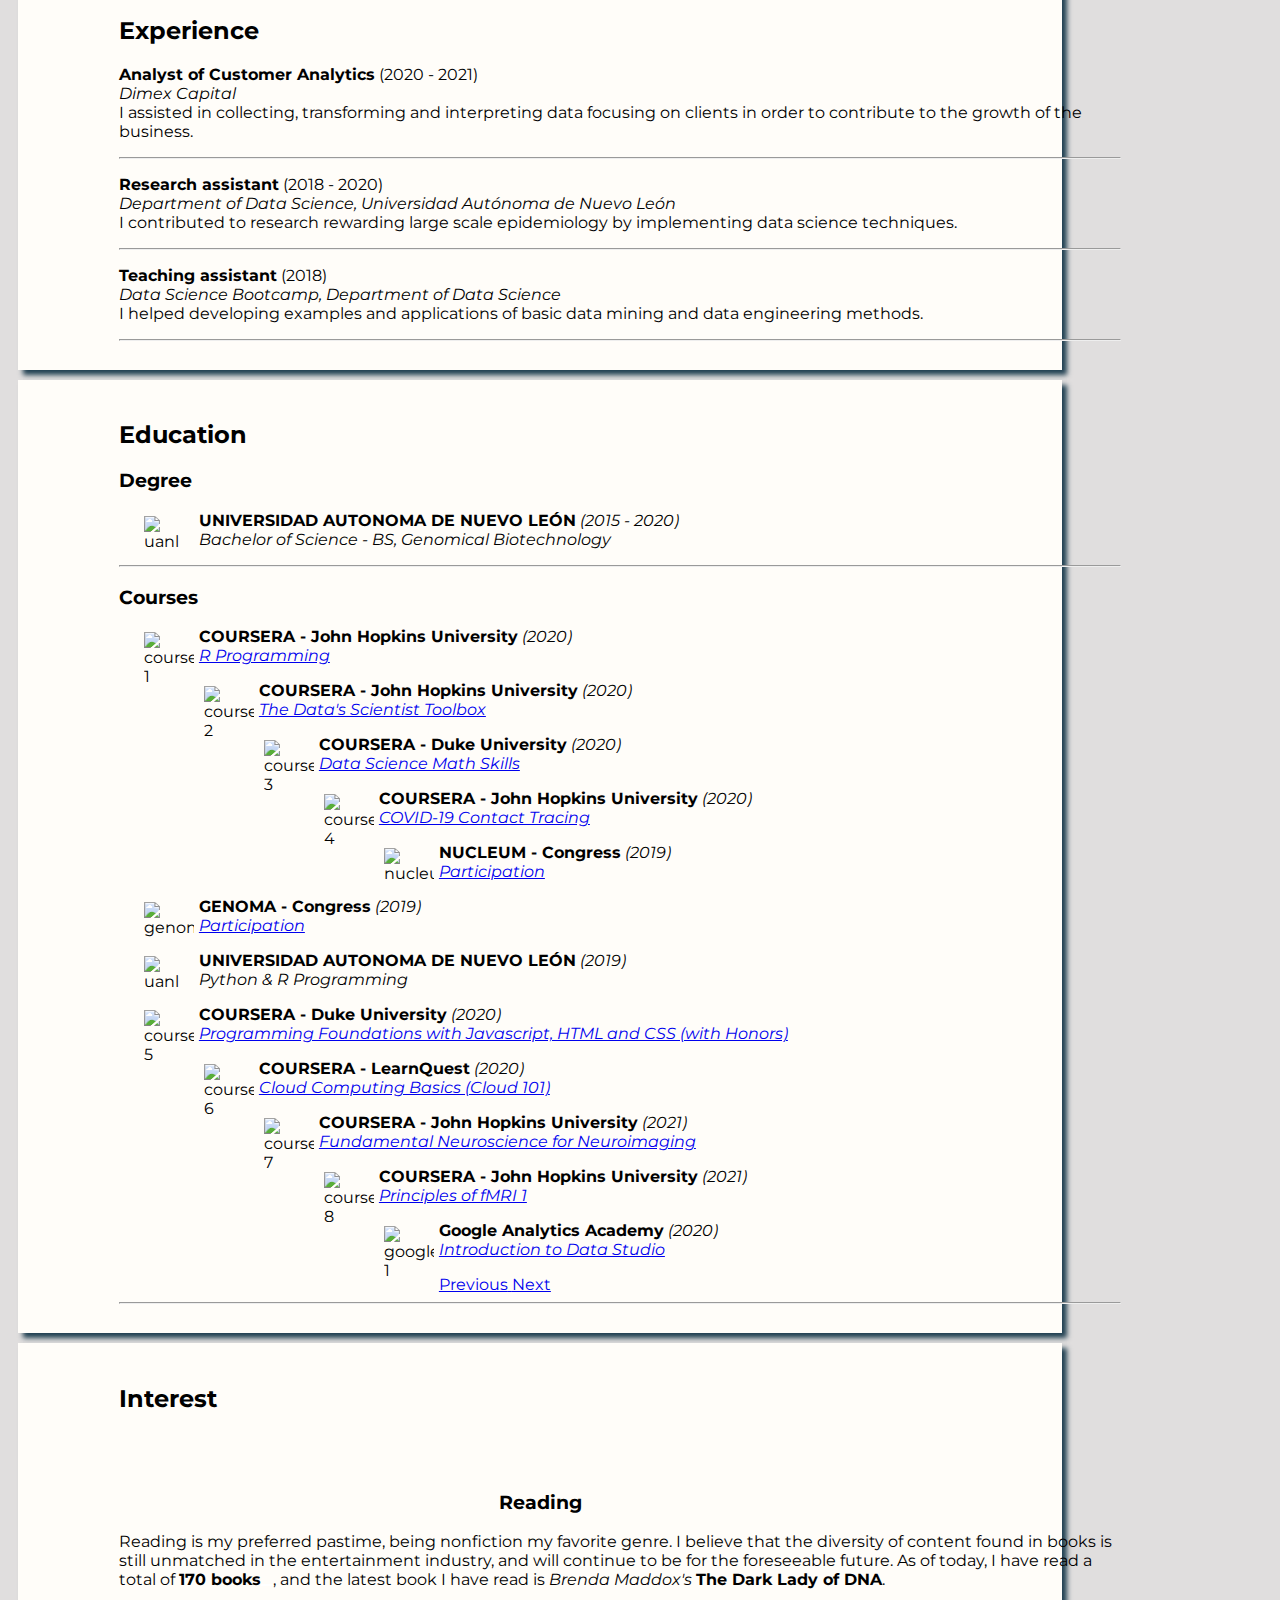
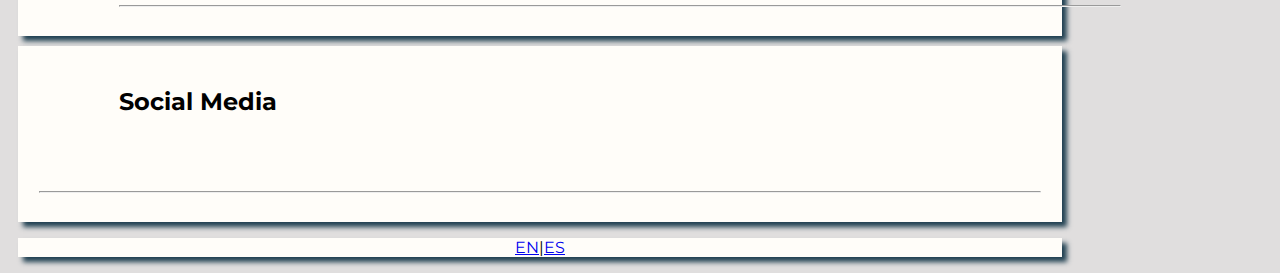
==== commit 4ff441d0: "Version 1.9 Multiple changes" ====
--- a/index.html
+++ b/index.html
@@ -54,7 +54,7 @@
           <p>Languages</p>
           <ul>
             <li><img src="images/flag-spain.png" alt="flag-spain" class="main-flags">Spanish</li>
-            <li><img src="images/flag-uk.png" alt="flag-uk" class="main-flags">English <em>Proficient</em> <button aria-label="Current Certification: TOEFL ITP 613" data-balloon-pos="up"><i class="fas fa-info-circle"></i></button></li>
+            <li><img src="images/flag-uk.png" alt="flag-uk" class="main-flags">English <em>Proficient</em> <button aria-label="Current Certification: TOEFL ITP 637" data-balloon-pos="up"><i class="fas fa-info-circle"></i></button></li>
             <li><img src="images/flag-france.png" alt="flag-france" class="main-flags">French <em>Intermediate</em> <button aria-label="Current Certification: DELF B1" data-balloon-pos="up"><i class="fas fa-info-circle"></i></button></li>
             <li><img src="images/flag-germany.png" alt="flag-germany" class="main-flags">German <em>Begginner</em></li>
           </ul>
@@ -76,13 +76,13 @@
                     <div class="slidecontainer"><input type="range" min="1" max="100" value="95" class="slider" id="myRangeR"></div>
                   </li>
                   <li> Python <em id="pValue">Value</em>%<br>
-                    <div class="slidecontainer"><input type="range" min="1" max="100" value="75" class="slider" id="myRangeP"></div>
+                    <div class="slidecontainer"><input type="range" min="1" max="100" value="80" class="slider" id="myRangeP"></div>
                   </li>
                   <li> Data Mining <em id="dmValue">Value</em>%<br>
                     <div class="slidecontainer"><input type="range" min="1" max="100" value="80" class="slider" id="myRangeDM"></div>
                   </li>
-                  <li> D. Engineering <em id="deValue">Value</em>%<br>
-                    <div class="slidecontainer"><input type="range" min="1" max="100" value="60" class="slider" id="myRangeDE"></div>
+                  <li> D. Visualization <em id="deValue">Value</em>%<br>
+                    <div class="slidecontainer"><input type="range" min="1" max="100" value="85" class="slider" id="myRangeDE"></div>
                   </li>
                   <li> MS Office <em id="msValue">Value</em>%<br>
                     <div class="slidecontainer"><input type="range" min="1" max="100" value="95" class="slider" id="myRangeMS"></div>
@@ -156,7 +156,7 @@
             <h2>Experience</h2>
             <p><b>Analyst of Customer Analytics</b> (2020 - 2021) <br>
               <em>Dimex Capital</em> <br>
-              I assisted in collecting and interpreting data focusing in clients in order to contribute to the development of the business.
+              I assisted in collecting, transforming and interpreting data focusing on clients in order to contribute to the growth of the business.
             </p>
             <hr>
             <p><b>Research assistant</b> (2018 - 2020) <br>
@@ -208,10 +208,10 @@
                     <a href="https://www.coursera.org/account/accomplishments/certificate/UNFZNQQEZMVU"><em>COVID-19 Contact Tracing</em></a></p>
                   <img class="education-logo" src="C:/Users/aldoh/Documents/Atom/WebDevelopment/MyCV/images/Nucleum2019.PNG" alt="nucleum2019">
                   <p><b>NUCLEUM - Congress</b> <em>(2019)</em><br>
-                    <a href="https://github.com/HTiscar/CV/blob/master/images/Nucleum2019.PNG"><em>Participation</em></a></p>
+                    <a href="https://github.com/HTiscar/CV/blob/master/images/Nucleum2019.PNG?raw=true"><em>Participation</em></a></p>
                     <img class="education-logo" src="C:/Users/aldoh/Documents/Atom/WebDevelopment/MyCV/images/IGEM2019.PNG" alt="genoma2019">
                     <p><b>GENOMA - Congress</b> <em>(2019)</em><br>
-                      <a href="https://github.com/HTiscar/CV/blob/master/images/IGEM2019.PNG"><em>Participation</em></a></p>
+                      <a href="https://github.com/HTiscar/CV/blob/master/images/IGEM2019.PNG?raw=true"><em>Participation</em></a></p>
                 </div>
                 <div class="carousel-item">
                   <img class="education-logo" src="https://media-exp1.licdn.com/dms/image/C4E0BAQGsoABCC7L3iQ/company-logo_100_100/0/1519856385954?e=1636588800&v=beta&t=PCbZbEvD9nNTXOwVXenRYcIiomhyOkdfM8tZ4akWwJE" alt="uanl">
@@ -303,7 +303,7 @@
 
       <!-- English and Spanish Version -->
       <div class="section-presets links-pages">
-        <p><a href="index.html">EN</a>|<a href="index.html">ES</a></p>
+        <p><a href="index.html">EN</a>|<a href="es.html">ES</a></p>
       </div>
 
     </div>
